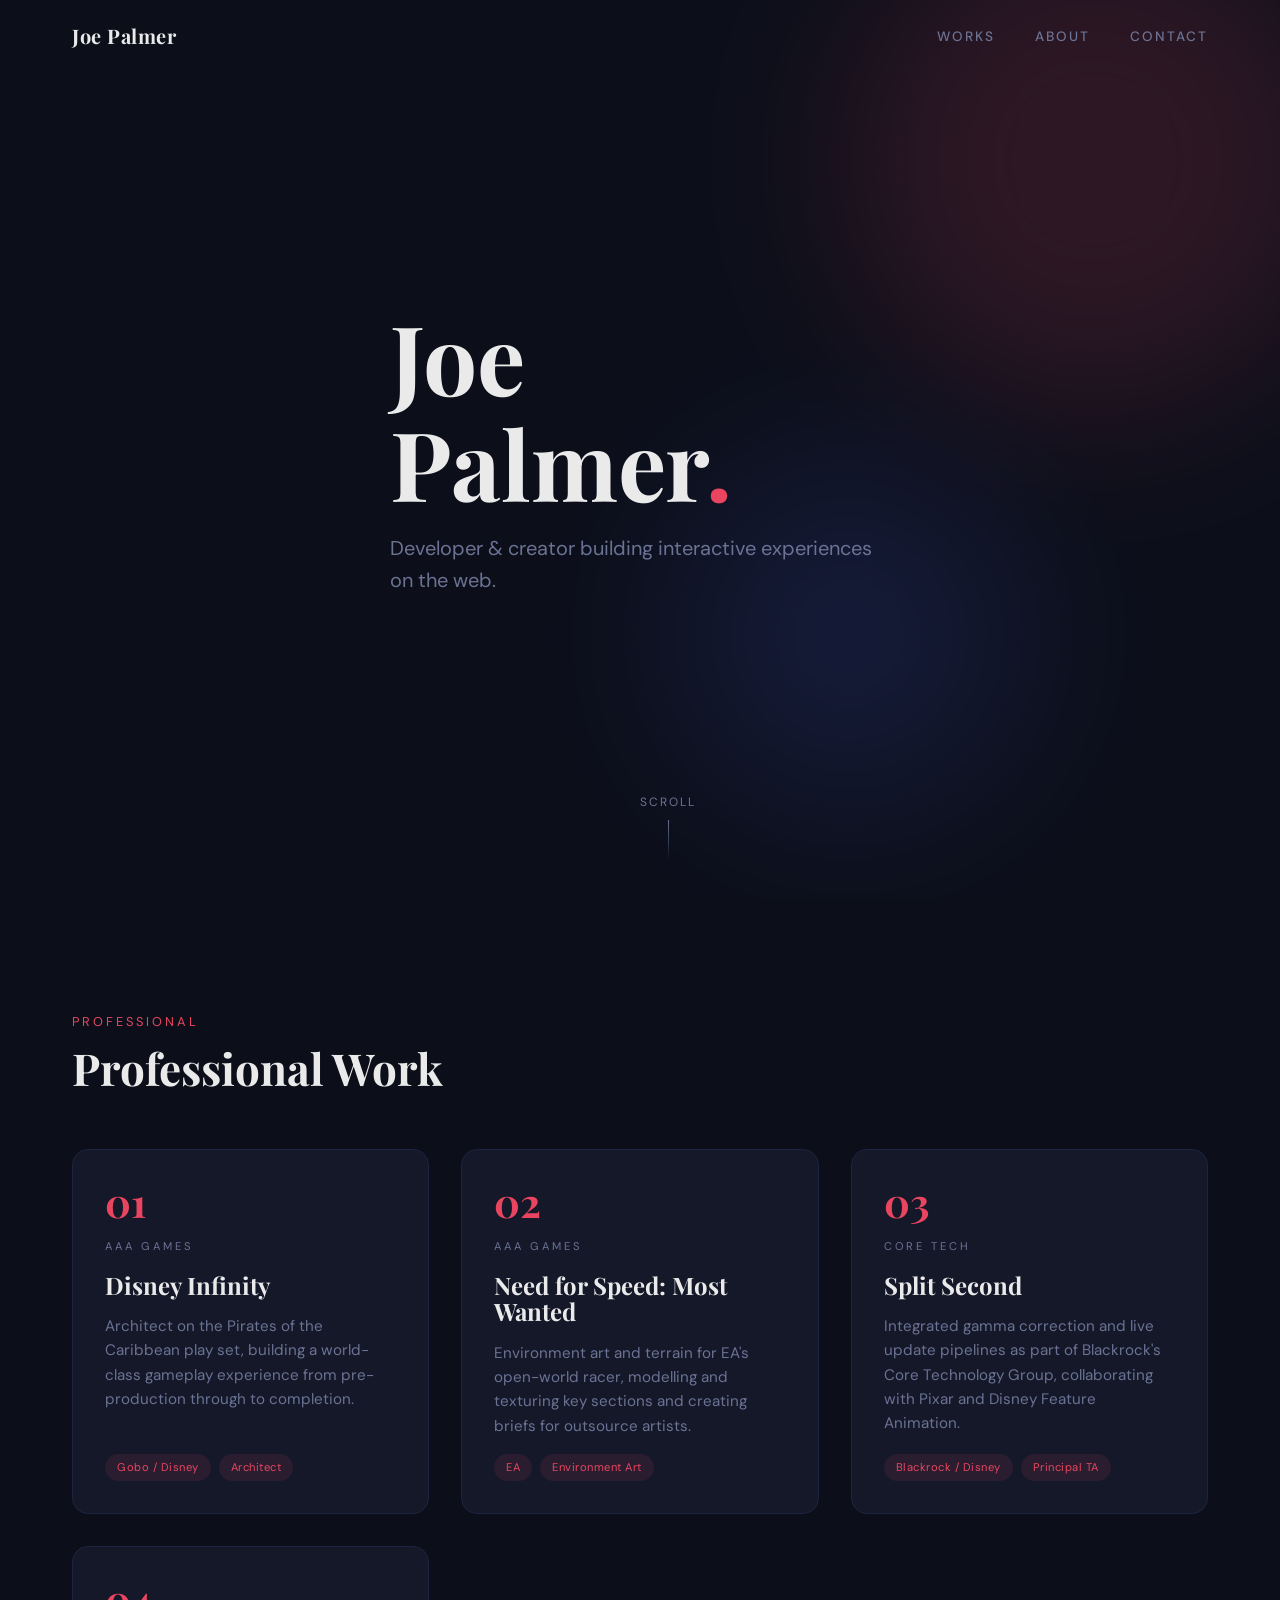
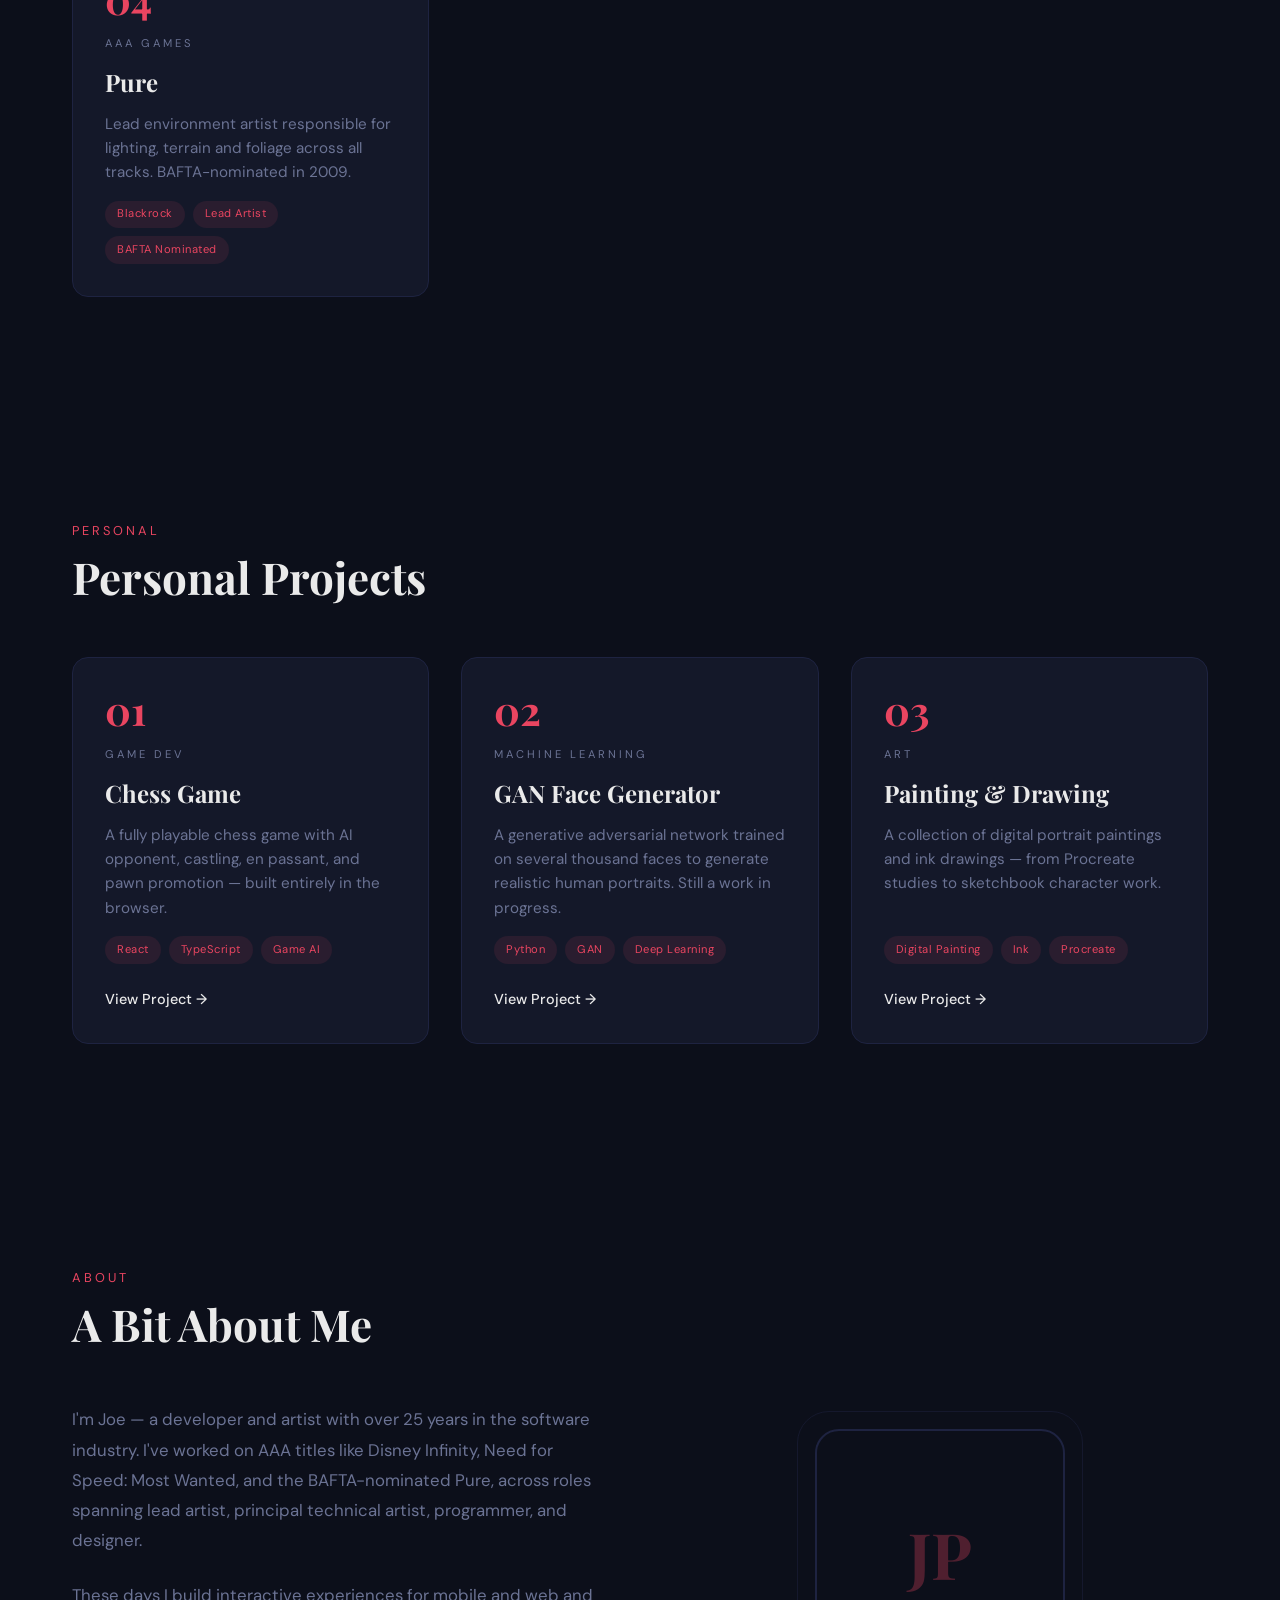
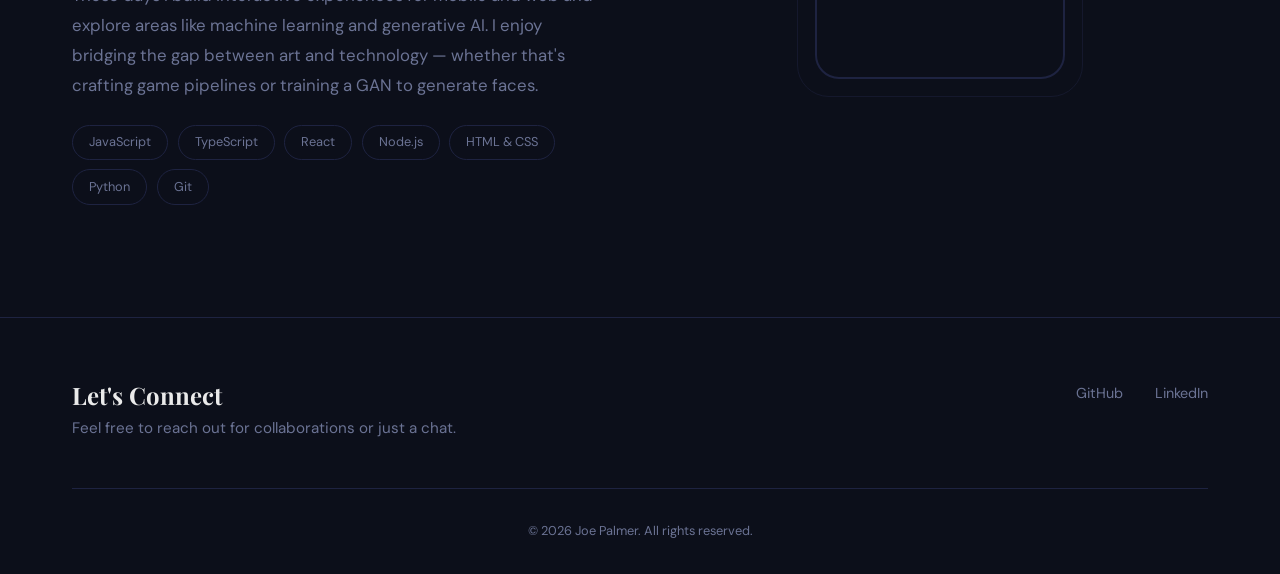
==== index.html @ e94b1da5 "Add smooth scroll-reveal transitions and polish effects Introduce viewport-triggered animations usin" ====
<!DOCTYPE html>
<html lang="en">
<head>
    <meta charset="UTF-8">
    <meta name="viewport" content="width=device-width, initial-scale=1.0">
    <title>Joe Palmer — Portfolio</title>
    <link rel="preconnect" href="https://fonts.googleapis.com">
    <link rel="preconnect" href="https://fonts.gstatic.com" crossorigin>
    <link href="https://fonts.googleapis.com/css2?family=DM+Sans:wght@400;500;700&family=Playfair+Display:wght@700&display=swap" rel="stylesheet">
    <link rel="stylesheet" href="css/style.css">
    <noscript><style>body{opacity:1!important}.reveal{opacity:1!important;transform:none!important}.skill-pill{opacity:1!important;transform:none!important}</style></noscript>
</head>
<body>

<!-- Navigation -->
<nav class="nav" id="nav">
    <div class="container">
        <a href="#" class="nav-logo">Joe Palmer</a>
        <button class="nav-toggle" id="navToggle" aria-label="Toggle navigation">
            <span></span><span></span><span></span>
        </button>
        <ul class="nav-links" id="navLinks">
            <li><a href="#works">Works</a></li>
            <li><a href="#about">About</a></li>
            <li><a href="#contact">Contact</a></li>
        </ul>
    </div>
</nav>

<!-- Hero -->
<section class="hero">
    <div class="hero-bg">
        <div class="shape shape-1"></div>
        <div class="shape shape-2"></div>
    </div>
    <div class="container hero-content">
        <h1 class="fade-up">Joe<br>Palmer<span class="accent">.</span></h1>
        <p class="hero-tagline fade-up fade-up-delay-1">Developer &amp; creator building interactive experiences on the web.</p>
    </div>
    <div class="scroll-indicator fade-up fade-up-delay-3">
        scroll
        <span></span>
    </div>
</section>

<!-- Professional Work -->
<section class="section" id="works">
    <div class="container">
        <div class="section-header reveal">
            <p class="section-label">Professional</p>
            <h2 class="section-title">Professional Work</h2>
        </div>
        <div class="projects-grid">
            <!-- Card 1: Disney Infinity -->
            <div class="project-card reveal">
                <span class="card-number">01</span>
                <span class="card-category">AAA Games</span>
                <h3 class="card-title">Disney Infinity</h3>
                <p class="card-desc">Architect on the Pirates of the Caribbean play set, building a world-class gameplay experience from pre-production through to completion.</p>
                <div class="card-tags">
                    <span class="tag">Gobo / Disney</span>
                    <span class="tag">Architect</span>
                </div>
            </div>

            <!-- Card 2: Need for Speed: Most Wanted -->
            <div class="project-card reveal">
                <span class="card-number">02</span>
                <span class="card-category">AAA Games</span>
                <h3 class="card-title">Need for Speed: Most Wanted</h3>
                <p class="card-desc">Environment art and terrain for EA's open-world racer, modelling and texturing key sections and creating briefs for outsource artists.</p>
                <div class="card-tags">
                    <span class="tag">EA</span>
                    <span class="tag">Environment Art</span>
                </div>
            </div>

            <!-- Card 3: Split Second -->
            <div class="project-card reveal">
                <span class="card-number">03</span>
                <span class="card-category">Core Tech</span>
                <h3 class="card-title">Split Second</h3>
                <p class="card-desc">Integrated gamma correction and live update pipelines as part of Blackrock's Core Technology Group, collaborating with Pixar and Disney Feature Animation.</p>
                <div class="card-tags">
                    <span class="tag">Blackrock / Disney</span>
                    <span class="tag">Principal TA</span>
                </div>
            </div>

            <!-- Card 4: Pure -->
            <div class="project-card reveal">
                <span class="card-number">04</span>
                <span class="card-category">AAA Games</span>
                <h3 class="card-title">Pure</h3>
                <p class="card-desc">Lead environment artist responsible for lighting, terrain and foliage across all tracks. BAFTA-nominated in 2009.</p>
                <div class="card-tags">
                    <span class="tag">Blackrock</span>
                    <span class="tag">Lead Artist</span>
                    <span class="tag">BAFTA Nominated</span>
                </div>
            </div>
        </div>
    </div>
</section>

<!-- Personal Projects -->
<section class="section" id="personal">
    <div class="container">
        <div class="section-header reveal">
            <p class="section-label">Personal</p>
            <h2 class="section-title">Personal Projects</h2>
        </div>
        <div class="projects-grid">
            <!-- Card 1: Chess -->
            <a href="projects/chess.html" class="project-card reveal">
                <span class="card-number">01</span>
                <span class="card-category">Game Dev</span>
                <h3 class="card-title">Chess Game</h3>
                <p class="card-desc">A fully playable chess game with AI opponent, castling, en passant, and pawn promotion — built entirely in the browser.</p>
                <div class="card-tags">
                    <span class="tag">React</span>
                    <span class="tag">TypeScript</span>
                    <span class="tag">Game AI</span>
                </div>
                <span class="card-link">View Project &rarr;</span>
            </a>

            <!-- Card 2: GAN Face Generator -->
            <a href="projects/gan.html" class="project-card reveal">
                <span class="card-number">02</span>
                <span class="card-category">Machine Learning</span>
                <h3 class="card-title">GAN Face Generator</h3>
                <p class="card-desc">A generative adversarial network trained on several thousand faces to generate realistic human portraits. Still a work in progress.</p>
                <div class="card-tags">
                    <span class="tag">Python</span>
                    <span class="tag">GAN</span>
                    <span class="tag">Deep Learning</span>
                </div>
                <span class="card-link">View Project &rarr;</span>
            </a>

            <!-- Card 3: Painting & Drawing -->
            <a href="projects/art.html" class="project-card reveal">
                <span class="card-number">03</span>
                <span class="card-category">Art</span>
                <h3 class="card-title">Painting &amp; Drawing</h3>
                <p class="card-desc">A collection of digital portrait paintings and ink drawings — from Procreate studies to sketchbook character work.</p>
                <div class="card-tags">
                    <span class="tag">Digital Painting</span>
                    <span class="tag">Ink</span>
                    <span class="tag">Procreate</span>
                </div>
                <span class="card-link">View Project &rarr;</span>
            </a>
        </div>
    </div>
</section>

<!-- About -->
<section class="section" id="about">
    <div class="container">
        <div class="section-header reveal">
            <p class="section-label">About</p>
            <h2 class="section-title">A Bit About Me</h2>
        </div>
        <div class="about-grid">
            <div class="about-text reveal">
                <p>I'm Joe — a developer and artist with over 25 years in the software industry. I've worked on AAA titles like Disney Infinity, Need for Speed: Most Wanted, and the BAFTA-nominated Pure, across roles spanning lead artist, principal technical artist, programmer, and designer.</p>
                <p>These days I build interactive experiences for mobile and web and explore areas like machine learning and generative AI. I enjoy bridging the gap between art and technology — whether that's crafting game pipelines or training a GAN to generate faces.</p>
                <div class="skills-list">
                    <span class="skill-pill">JavaScript</span>
                    <span class="skill-pill">TypeScript</span>
                    <span class="skill-pill">React</span>
                    <span class="skill-pill">Node.js</span>
                    <span class="skill-pill">HTML &amp; CSS</span>
                    <span class="skill-pill">Python</span>
                    <span class="skill-pill">Git</span>
                </div>
            </div>
            <div class="about-decoration reveal">
                <div class="decoration-box">
                    <span class="initials">JP</span>
                </div>
            </div>
        </div>
    </div>
</section>

<!-- Footer / Contact -->
<footer class="footer" id="contact">
    <div class="container">
        <div class="footer-content reveal">
            <div>
                <h3 class="footer-title">Let's Connect</h3>
                <p class="footer-subtitle">Feel free to reach out for collaborations or just a chat.</p>
            </div>
            <div class="footer-links">
                <a href="https://github.com/SephPalmer" target="_blank" rel="noopener">GitHub</a>
                <a href="https://linkedin.com/in/" target="_blank" rel="noopener">LinkedIn</a>
            </div>
        </div>
        <div class="footer-bottom">
            &copy; 2026 Joe Palmer. All rights reserved.
        </div>
    </div>
</footer>

<script>
    // Page entrance fade
    document.addEventListener('DOMContentLoaded', () => {
        document.body.classList.add('loaded');
    });

    // Nav scroll effect
    const nav = document.getElementById('nav');
    window.addEventListener('scroll', () => {
        nav.classList.toggle('scrolled', window.scrollY > 50);
    });

    // Mobile nav toggle
    const toggle = document.getElementById('navToggle');
    const links = document.getElementById('navLinks');
    toggle.addEventListener('click', () => {
        links.classList.toggle('open');
    });

    // Close mobile nav on link click
    links.querySelectorAll('a').forEach(link => {
        link.addEventListener('click', () => {
            links.classList.remove('open');
        });
    });

    // Scroll reveal
    const revealEls = document.querySelectorAll('.reveal');
    const revealObserver = new IntersectionObserver((entries) => {
        entries.forEach(entry => {
            if (entry.isIntersecting) {
                entry.target.classList.add('revealed');
                revealObserver.unobserve(entry.target);
            }
        });
    }, {
        threshold: 0.15,
        rootMargin: '0px 0px -50px 0px'
    });
    revealEls.forEach(el => revealObserver.observe(el));

    // Staggered skill pills
    const skillsContainer = document.querySelector('.skills-list');
    if (skillsContainer) {
        const pillObserver = new IntersectionObserver((entries) => {
            entries.forEach(entry => {
                if (entry.isIntersecting) {
                    const pills = entry.target.querySelectorAll('.skill-pill');
                    pills.forEach((pill, i) => {
                        setTimeout(() => pill.classList.add('revealed'), i * 80);
                    });
                    pillObserver.unobserve(entry.target);
                }
            });
        }, { threshold: 0.3 });
        pillObserver.observe(skillsContainer);
    }
</script>

</body>
</html>
---- css/style.css ----
/* =============================================
   Design System & Variables
   ============================================= */
:root {
    --bg: #0c0f1a;
    --surface: #141829;
    --surface-hover: #1c2240;
    --accent: #e94560;
    --text: #eaeaea;
    --text-secondary: #6b7394;
    --border: #1e2341;
    --max-width: 1200px;
}

/* =============================================
   Reset & Base
   ============================================= */
*, *::before, *::after {
    margin: 0;
    padding: 0;
    box-sizing: border-box;
}

html {
    scroll-behavior: smooth;
}

body {
    font-family: 'DM Sans', sans-serif;
    background-color: var(--bg);
    color: var(--text);
    line-height: 1.6;
    -webkit-font-smoothing: antialiased;
    opacity: 0;
    transition: opacity 0.6s ease;
}

body.loaded {
    opacity: 1;
}

a {
    color: inherit;
    text-decoration: none;
}

img {
    max-width: 100%;
}

.container {
    max-width: var(--max-width);
    margin: 0 auto;
    padding: 0 2rem;
}

/* =============================================
   Typography
   ============================================= */
h1, h2, h3 {
    font-family: 'Playfair Display', serif;
    font-weight: 700;
    line-height: 1.1;
}

/* =============================================
   Navigation
   ============================================= */
.nav {
    position: fixed;
    top: 0;
    left: 0;
    right: 0;
    z-index: 100;
    padding: 1.25rem 0;
    transition: background-color 0.3s ease, backdrop-filter 0.3s ease;
}

.nav.scrolled {
    background-color: rgba(12, 15, 26, 0.85);
    backdrop-filter: blur(12px);
    -webkit-backdrop-filter: blur(12px);
    border-bottom: 1px solid var(--border);
}

.nav .container {
    display: flex;
    justify-content: space-between;
    align-items: center;
}

.nav-logo {
    font-family: 'Playfair Display', serif;
    font-size: 1.25rem;
    font-weight: 700;
    letter-spacing: 0.5px;
}

.nav-links {
    display: flex;
    gap: 2.5rem;
    list-style: none;
}

.nav-links a {
    font-size: 0.85rem;
    font-weight: 500;
    letter-spacing: 2px;
    text-transform: uppercase;
    color: var(--text-secondary);
    transition: color 0.3s ease;
    position: relative;
}

.nav-links a::after {
    content: '';
    position: absolute;
    bottom: -4px;
    left: 0;
    width: 100%;
    height: 1px;
    background: var(--accent);
    transform: scaleX(0);
    transform-origin: left;
    transition: transform 0.3s cubic-bezier(0.16, 1, 0.3, 1);
}

.nav-links a:hover {
    color: var(--text);
}

.nav-links a:hover::after {
    transform: scaleX(1);
}

/* =============================================
   Hero Section
   ============================================= */
.hero {
    min-height: 100vh;
    display: flex;
    align-items: center;
    position: relative;
    overflow: hidden;
}

.hero-content {
    position: relative;
    z-index: 2;
}

.hero h1 {
    font-size: clamp(3rem, 8vw, 6rem);
    color: var(--text);
    margin-bottom: 1rem;
}

.hero h1 .accent {
    color: var(--accent);
}

.hero-tagline {
    font-size: clamp(1rem, 2vw, 1.25rem);
    color: var(--text-secondary);
    max-width: 500px;
}

.hero-bg {
    position: absolute;
    top: 0;
    left: 0;
    right: 0;
    bottom: 0;
    z-index: 1;
    overflow: hidden;
}

.hero-bg .shape {
    position: absolute;
    border-radius: 50%;
    filter: blur(80px);
    opacity: 0.15;
    animation: float 8s ease-in-out infinite;
}

.hero-bg .shape-1 {
    width: 500px;
    height: 500px;
    background: var(--accent);
    top: -10%;
    right: -5%;
}

.hero-bg .shape-2 {
    width: 350px;
    height: 350px;
    background: #4a5cdb;
    bottom: 10%;
    right: 20%;
    animation-delay: -4s;
}

@keyframes float {
    0%, 100% { transform: translateY(0); }
    50% { transform: translateY(-30px); }
}

.scroll-indicator {
    position: absolute;
    bottom: 2.5rem;
    left: 50%;
    transform: translateX(-50%);
    z-index: 2;
    display: flex;
    flex-direction: column;
    align-items: center;
    gap: 0.5rem;
    color: var(--text-secondary);
    font-size: 0.75rem;
    letter-spacing: 2px;
    text-transform: uppercase;
    animation: pulse 2s ease-in-out infinite;
}

.scroll-indicator span {
    display: block;
    width: 1px;
    height: 40px;
    background: linear-gradient(to bottom, var(--text-secondary), transparent);
}

@keyframes pulse {
    0%, 100% { opacity: 1; }
    50% { opacity: 0.4; }
}

/* =============================================
   Section Shared
   ============================================= */
.section {
    padding: 7rem 0;
}

.section-header {
    margin-bottom: 3.5rem;
}

.section-label {
    font-size: 0.8rem;
    letter-spacing: 3px;
    text-transform: uppercase;
    color: var(--accent);
    margin-bottom: 0.75rem;
}

.section-title {
    font-size: clamp(2rem, 4vw, 2.75rem);
}

/* =============================================
   Projects Grid
   ============================================= */
.projects-grid {
    display: grid;
    grid-template-columns: repeat(3, 1fr);
    gap: 2rem;
}

.project-card {
    background: var(--surface);
    border: 1px solid var(--border);
    border-radius: 16px;
    padding: 2rem;
    display: flex;
    flex-direction: column;
    gap: 1rem;
    transition: transform 0.35s ease, box-shadow 0.35s ease, background-color 0.35s ease;
}

.project-card:hover {
    transform: translateY(-6px);
    box-shadow: 0 20px 50px rgba(0, 0, 0, 0.4);
    background-color: var(--surface-hover);
}

@keyframes fadeInUp {
    from {
        opacity: 0;
        transform: translateY(30px);
    }
    to {
        opacity: 1;
        transform: translateY(0);
    }
}

/* =============================================
   Scroll Reveal System
   ============================================= */
.reveal {
    opacity: 0;
    transform: translateY(30px);
    transition: opacity 0.8s cubic-bezier(0.16, 1, 0.3, 1),
                transform 0.8s cubic-bezier(0.16, 1, 0.3, 1);
}

.reveal.revealed {
    opacity: 1;
    transform: translateY(0);
}

.projects-grid .reveal:nth-child(1) { transition-delay: 0s; }
.projects-grid .reveal:nth-child(2) { transition-delay: 0.1s; }
.projects-grid .reveal:nth-child(3) { transition-delay: 0.15s; }
.projects-grid .reveal:nth-child(4) { transition-delay: 0.2s; }

.card-number {
    font-family: 'Playfair Display', serif;
    font-size: 2.5rem;
    font-weight: 700;
    color: var(--accent);
    line-height: 1;
}

.card-category {
    font-size: 0.7rem;
    letter-spacing: 3px;
    text-transform: uppercase;
    color: var(--text-secondary);
}

.card-title {
    font-size: 1.5rem;
    font-family: 'Playfair Display', serif;
}

.card-desc {
    font-size: 0.95rem;
    color: var(--text-secondary);
    line-height: 1.6;
}

.card-tags {
    display: flex;
    flex-wrap: wrap;
    gap: 0.5rem;
    margin-top: auto;
}

.tag {
    font-size: 0.7rem;
    padding: 0.3rem 0.75rem;
    border-radius: 100px;
    background: rgba(233, 69, 96, 0.1);
    color: var(--accent);
    letter-spacing: 0.5px;
}

.card-link {
    display: inline-flex;
    align-items: center;
    gap: 0.5rem;
    font-size: 0.9rem;
    font-weight: 500;
    color: var(--text);
    margin-top: 0.5rem;
    transition: color 0.3s ease, gap 0.3s ease;
}

.card-link:hover {
    color: var(--accent);
    gap: 0.75rem;
}

/* =============================================
   About Section
   ============================================= */
.about-grid {
    display: grid;
    grid-template-columns: 1fr 1fr;
    gap: 4rem;
    align-items: start;
}

.about-text p {
    color: var(--text-secondary);
    font-size: 1.05rem;
    line-height: 1.8;
    margin-bottom: 1.5rem;
}

.skills-list {
    display: flex;
    flex-wrap: wrap;
    gap: 0.6rem;
}

.skill-pill {
    font-size: 0.8rem;
    padding: 0.4rem 1rem;
    border-radius: 100px;
    border: 1px solid var(--border);
    color: var(--text-secondary);
    opacity: 0;
    transform: translateY(10px);
    transition: opacity 0.4s ease, transform 0.4s ease,
                border-color 0.3s ease, color 0.3s ease;
}

.skill-pill.revealed {
    opacity: 1;
    transform: translateY(0);
}

.skill-pill:hover {
    border-color: var(--accent);
    color: var(--text);
}

.about-decoration {
    display: flex;
    justify-content: center;
    align-items: center;
    min-height: 300px;
}

.decoration-box {
    width: 250px;
    height: 250px;
    border: 2px solid var(--border);
    border-radius: 24px;
    position: relative;
    display: flex;
    justify-content: center;
    align-items: center;
    animation: subtleRotate 20s linear infinite;
}

@keyframes subtleRotate {
    from { transform: rotate(0deg); }
    to { transform: rotate(360deg); }
}

.decoration-box::before {
    content: '';
    position: absolute;
    inset: -20px;
    border: 1px solid var(--border);
    border-radius: 32px;
    opacity: 0.5;
}

.decoration-box .initials {
    font-family: 'Playfair Display', serif;
    font-size: 4rem;
    font-weight: 700;
    color: var(--accent);
    opacity: 0.3;
}

/* =============================================
   Footer / Contact
   ============================================= */
.footer {
    border-top: 1px solid var(--border);
    padding: 4rem 0 2rem;
}

.footer-content {
    display: flex;
    justify-content: space-between;
    align-items: start;
    margin-bottom: 3rem;
}

.footer-title {
    font-size: 1.5rem;
    font-family: 'Playfair Display', serif;
    margin-bottom: 0.5rem;
}

.footer-subtitle {
    color: var(--text-secondary);
    font-size: 0.95rem;
}

.footer-links {
    display: flex;
    gap: 2rem;
}

.footer-links a {
    color: var(--text-secondary);
    font-size: 0.9rem;
    transition: color 0.3s ease;
}

.footer-links a:hover {
    color: var(--accent);
}

.footer-bottom {
    text-align: center;
    padding-top: 2rem;
    border-top: 1px solid var(--border);
    color: var(--text-secondary);
    font-size: 0.8rem;
}

/* =============================================
   Project Page
   ============================================= */
.project-hero {
    padding-top: 8rem;
    padding-bottom: 3rem;
}

.back-link {
    display: inline-flex;
    align-items: center;
    gap: 0.5rem;
    color: var(--text-secondary);
    font-size: 0.9rem;
    margin-bottom: 2rem;
    transition: color 0.3s ease;
}

.back-link:hover {
    color: var(--accent);
}

.project-hero h1 {
    font-size: clamp(2rem, 5vw, 3.5rem);
    margin-bottom: 1rem;
}

.project-hero p {
    font-size: 1.1rem;
    color: var(--text-secondary);
    max-width: 600px;
}

.project-embed {
    padding-bottom: 5rem;
}

/* =============================================
   Hero Fade-in Animation
   ============================================= */
.fade-up {
    opacity: 0;
    transform: translateY(20px);
    animation: fadeInUp 0.8s ease forwards;
}

.fade-up-delay-1 { animation-delay: 0.2s; }
.fade-up-delay-2 { animation-delay: 0.4s; }
.fade-up-delay-3 { animation-delay: 0.6s; }

/* =============================================
   Mobile Nav Toggle
   ============================================= */
.nav-toggle {
    display: none;
    background: none;
    border: none;
    cursor: pointer;
    padding: 0.5rem;
}

.nav-toggle span {
    display: block;
    width: 24px;
    height: 2px;
    background: var(--text);
    margin: 5px 0;
    transition: transform 0.3s ease, opacity 0.3s ease;
}

/* =============================================
   Reduced Motion
   ============================================= */
@media (prefers-reduced-motion: reduce) {
    .reveal {
        opacity: 1;
        transform: none;
        transition: none;
    }

    .skill-pill {
        opacity: 1;
        transform: none;
        transition: border-color 0.3s ease, color 0.3s ease;
    }

    .decoration-box {
        animation: none;
    }

    body {
        opacity: 1;
        transition: none;
    }
}

/* =============================================
   Responsive
   ============================================= */
@media (max-width: 1024px) {
    .projects-grid {
        grid-template-columns: repeat(2, 1fr);
    }

    .about-grid {
        grid-template-columns: 1fr;
        gap: 3rem;
    }

    .about-decoration {
        display: none;
    }
}

@media (max-width: 640px) {
    .projects-grid {
        grid-template-columns: 1fr;
    }

    .nav-links {
        display: none;
        position: absolute;
        top: 100%;
        left: 0;
        right: 0;
        flex-direction: column;
        background: rgba(12, 15, 26, 0.95);
        backdrop-filter: blur(12px);
        padding: 1.5rem 2rem;
        gap: 1.5rem;
        border-bottom: 1px solid var(--border);
    }

    .nav-links.open {
        display: flex;
    }

    .nav-toggle {
        display: block;
    }

    .footer-content {
        flex-direction: column;
        gap: 2rem;
    }

    .section {
        padding: 5rem 0;
    }

    .container {
        padding: 0 1.25rem;
    }
}
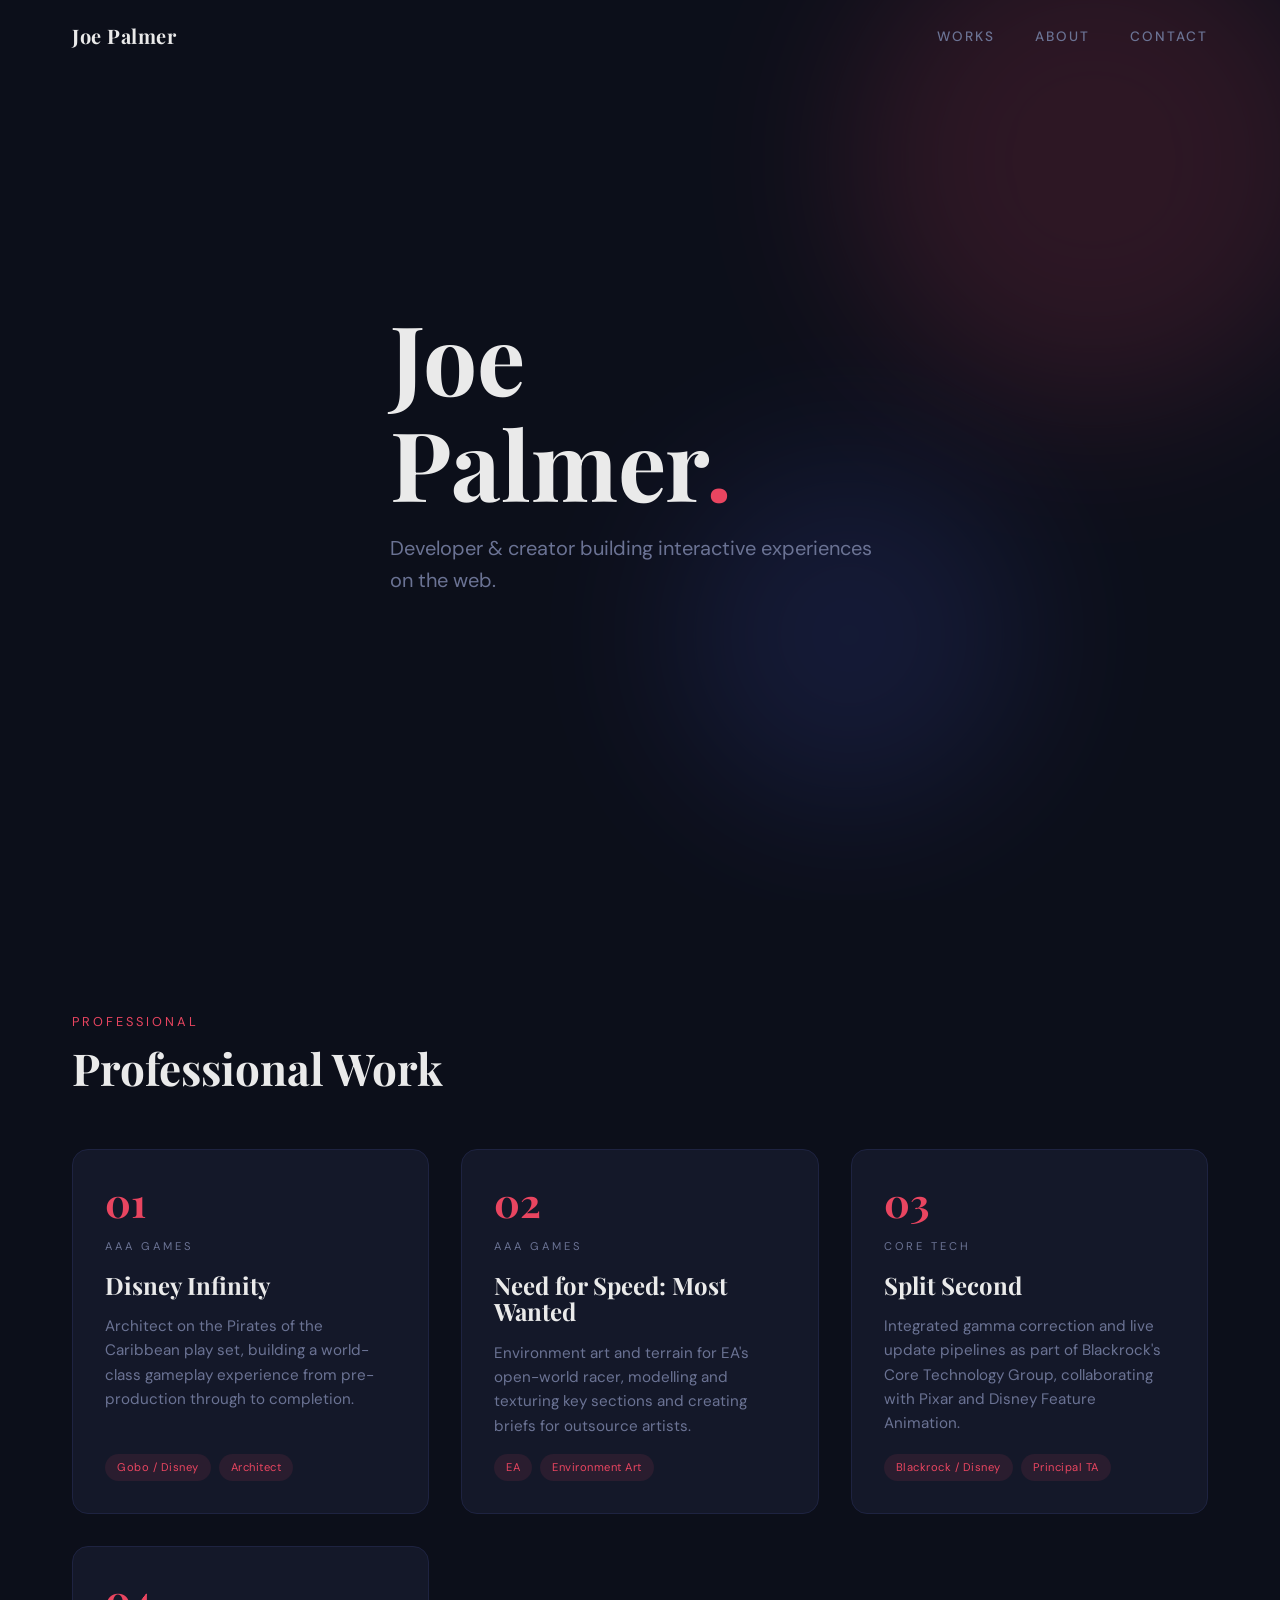
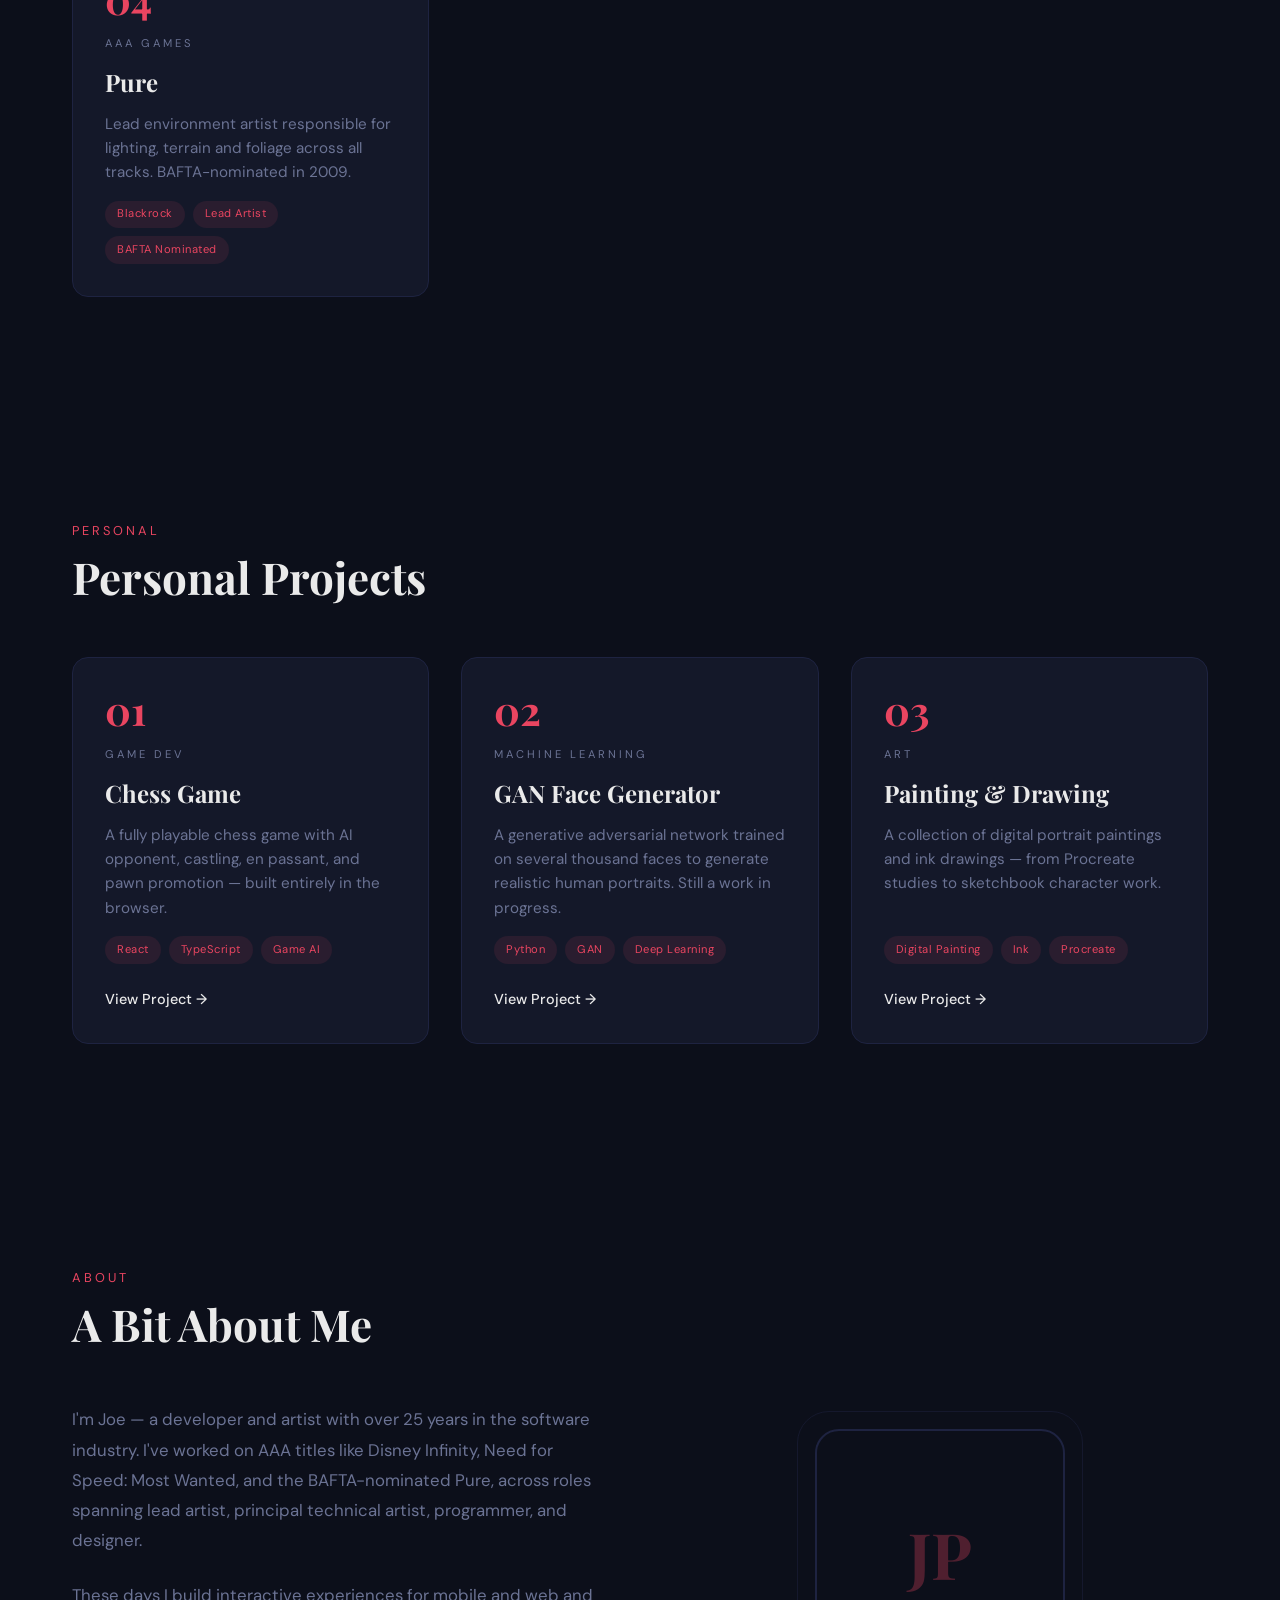
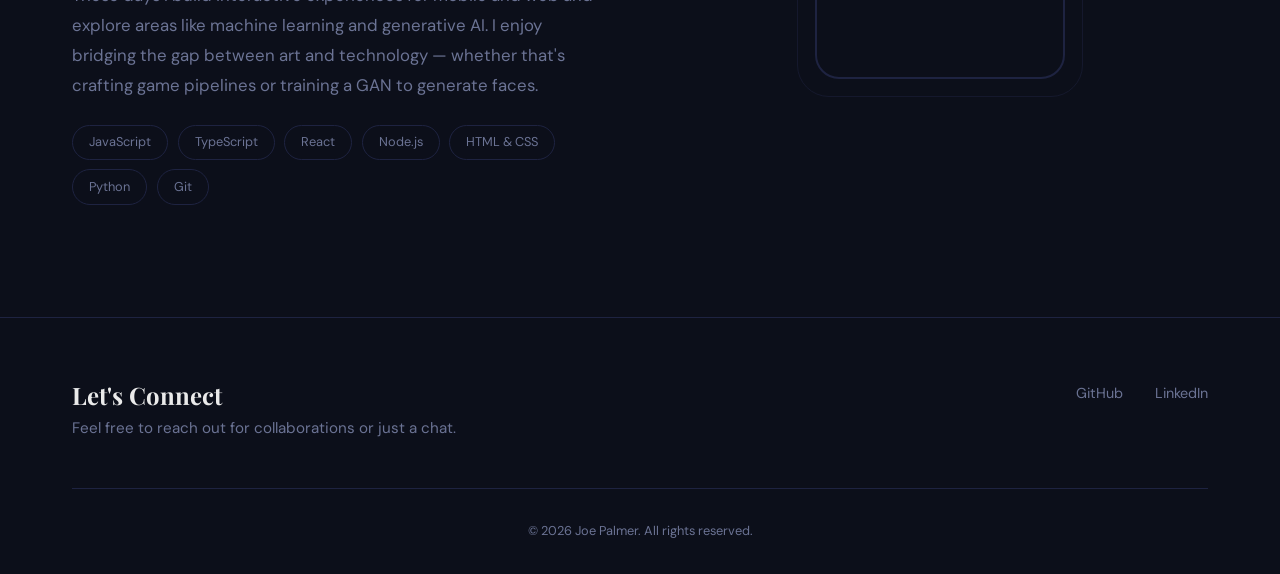
==== commit 74c8d1cb: "Fix scroll indicator fade-out by using inline styles The scroll indicator has both fadeInUp (with fo" ====
--- a/index.html
+++ b/index.html
@@ -211,10 +211,20 @@
         document.body.classList.add('loaded');
     });
 
-    // Nav scroll effect
+    // Nav scroll effect & scroll indicator fade
     const nav = document.getElementById('nav');
+    const scrollIndicator = document.querySelector('.scroll-indicator');
     window.addEventListener('scroll', () => {
         nav.classList.toggle('scrolled', window.scrollY > 50);
+        if (scrollIndicator && window.scrollY > 100 && !scrollIndicator.dataset.hidden) {
+            scrollIndicator.dataset.hidden = '1';
+            scrollIndicator.style.animation = 'none';
+            scrollIndicator.style.transition = 'opacity 0.6s ease';
+            // Force reflow so the transition starts from current opacity
+            scrollIndicator.offsetHeight;
+            scrollIndicator.style.opacity = '0';
+            scrollIndicator.style.pointerEvents = 'none';
+        }
     });
 
     // Mobile nav toggle
--- a/css/style.css
+++ b/css/style.css
@@ -220,6 +220,13 @@
     letter-spacing: 2px;
     text-transform: uppercase;
     animation: pulse 2s ease-in-out infinite;
+    transition: opacity 0.6s ease;
+}
+
+.scroll-indicator.hidden {
+    opacity: 0;
+    pointer-events: none;
+    animation: none;
 }
 
 .scroll-indicator span {
@@ -433,12 +440,6 @@
     display: flex;
     justify-content: center;
     align-items: center;
-    animation: subtleRotate 20s linear infinite;
-}
-
-@keyframes subtleRotate {
-    from { transform: rotate(0deg); }
-    to { transform: rotate(360deg); }
 }
 
 .decoration-box::before {
@@ -591,10 +592,6 @@
         opacity: 1;
         transform: none;
         transition: border-color 0.3s ease, color 0.3s ease;
-    }
-
-    .decoration-box {
-        animation: none;
     }
 
     body {
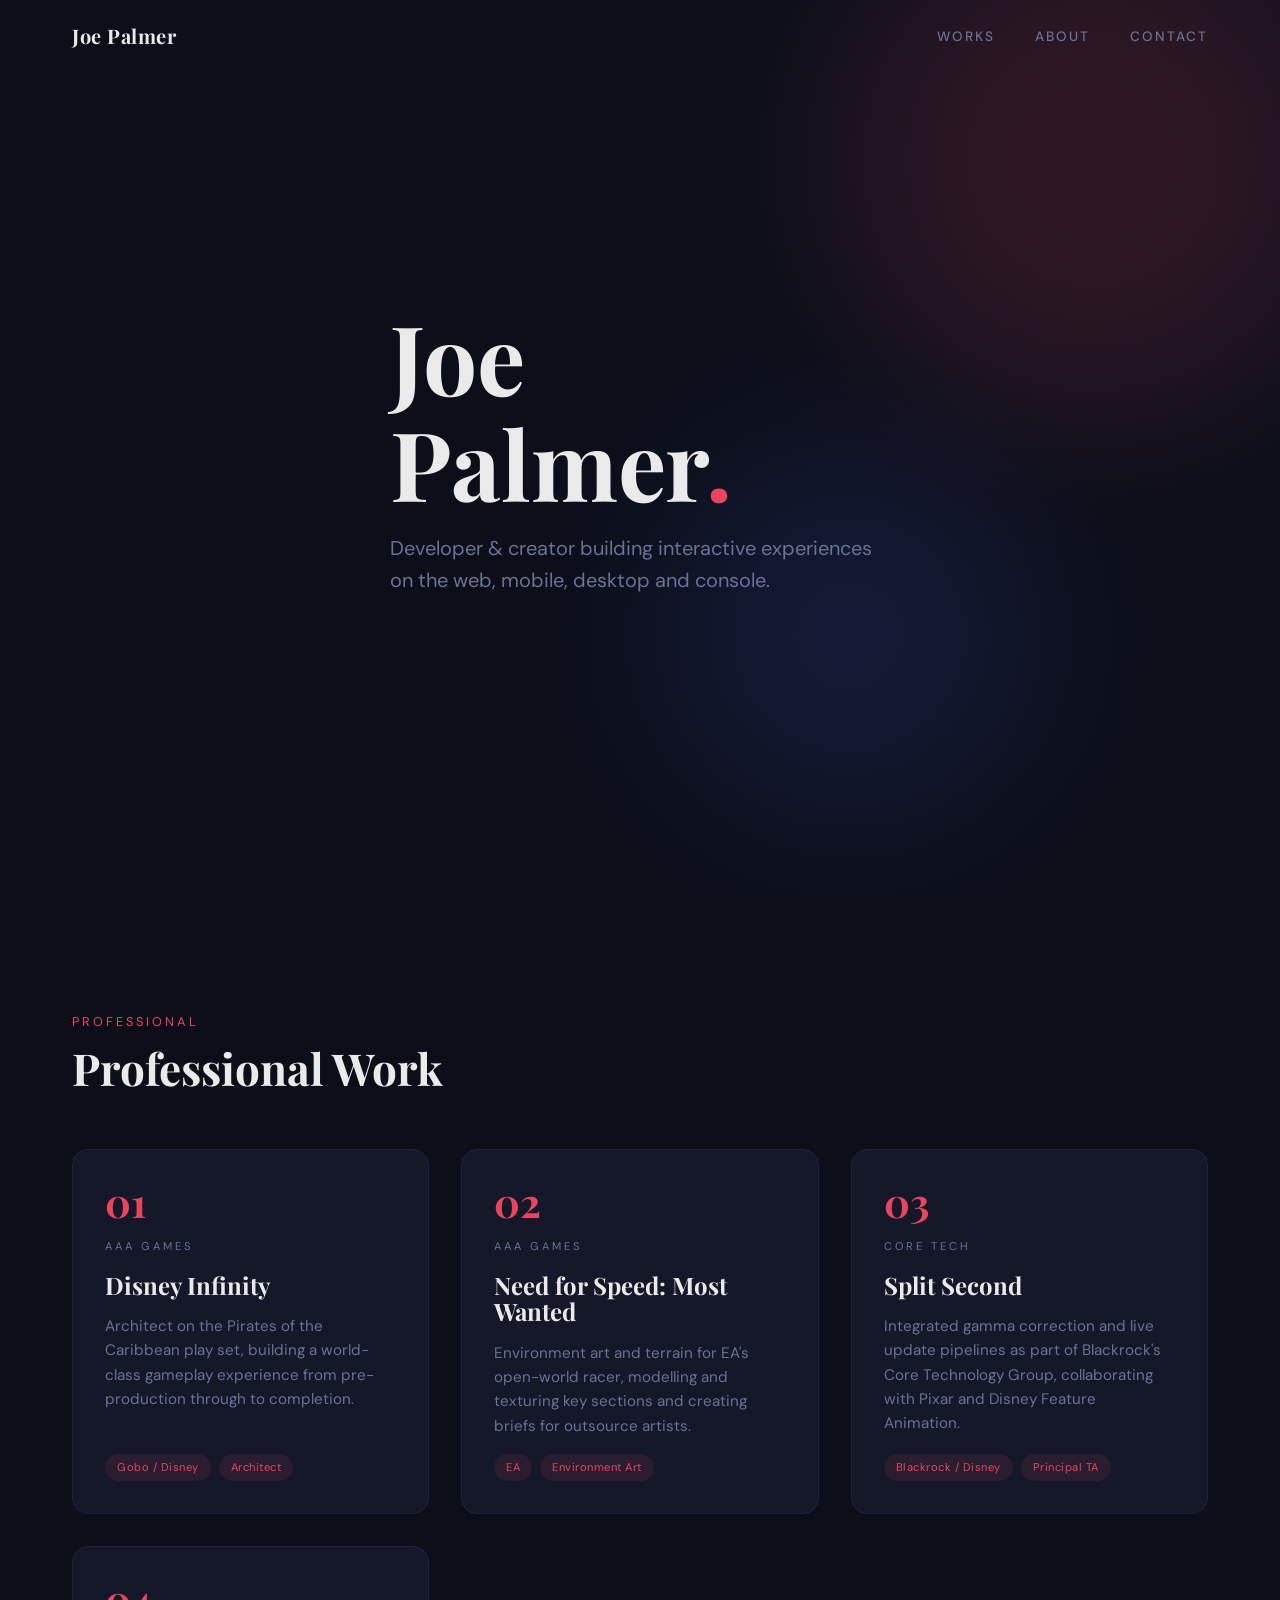
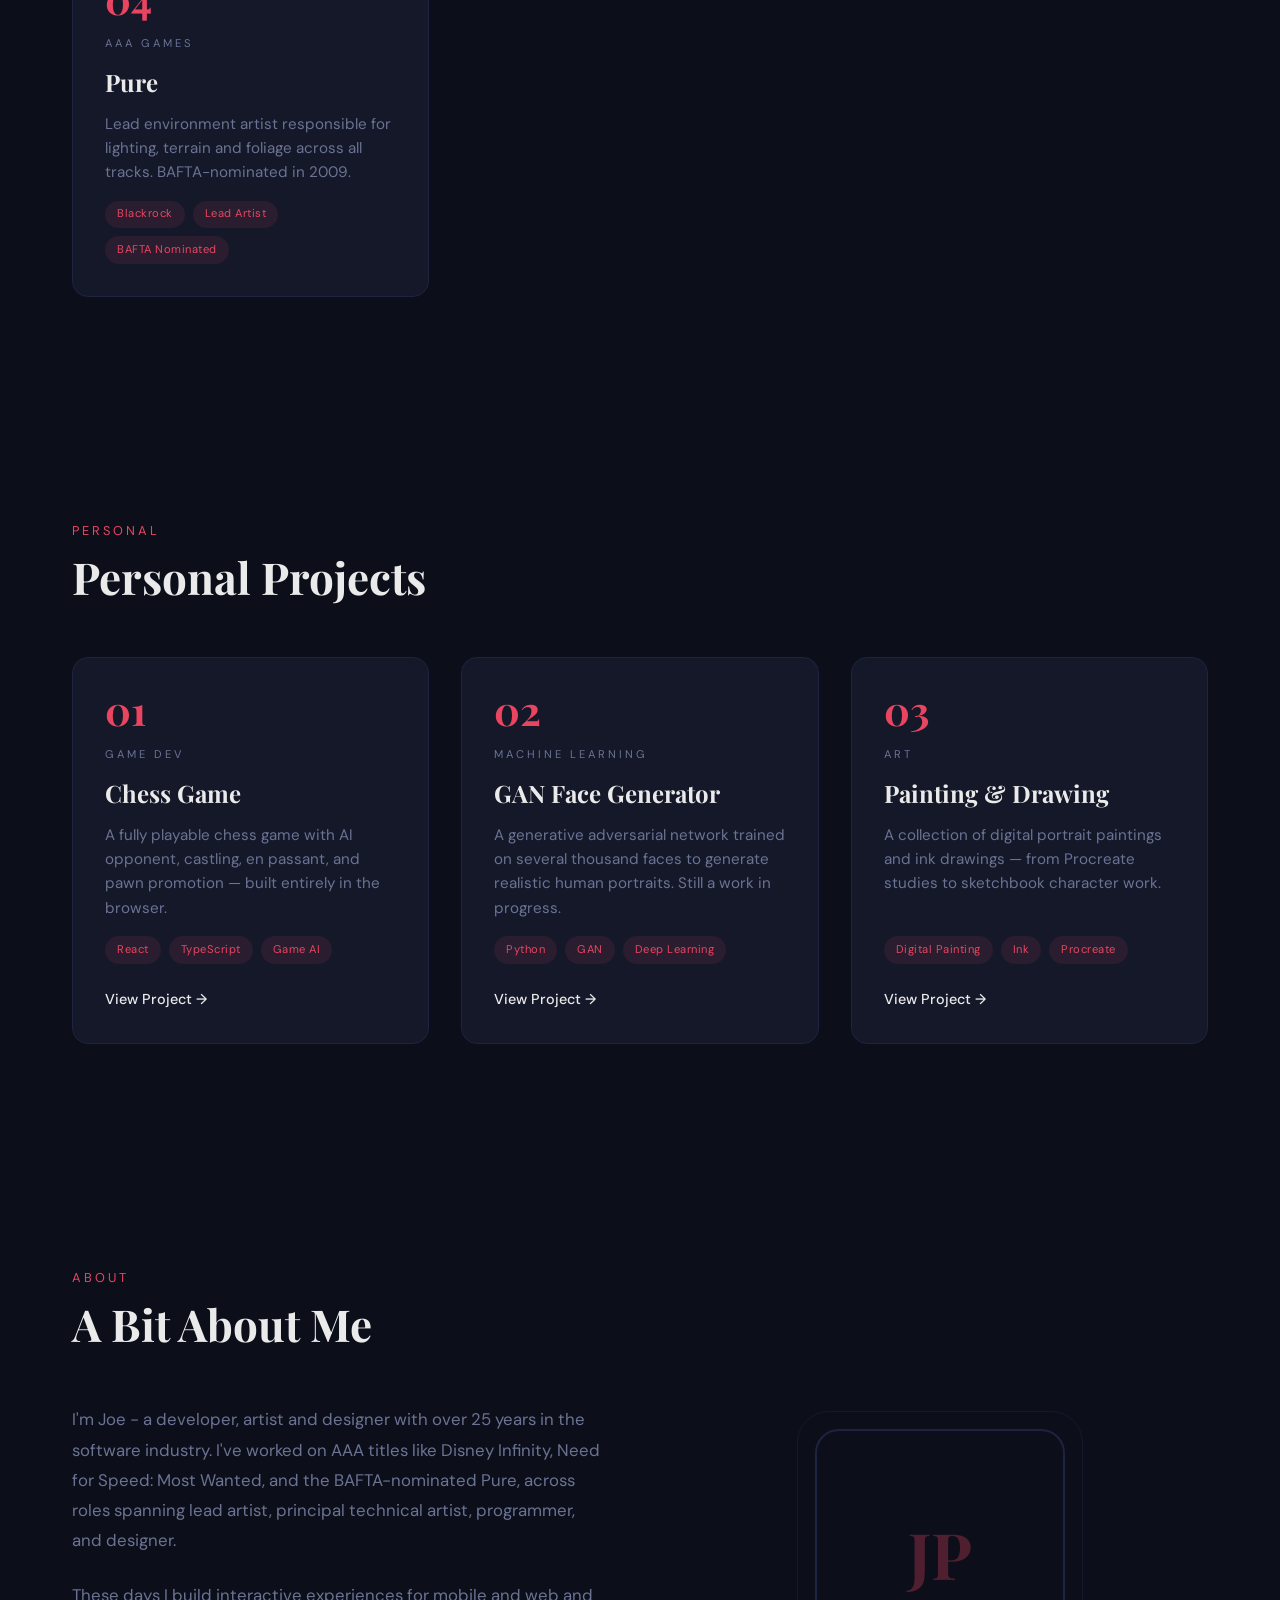
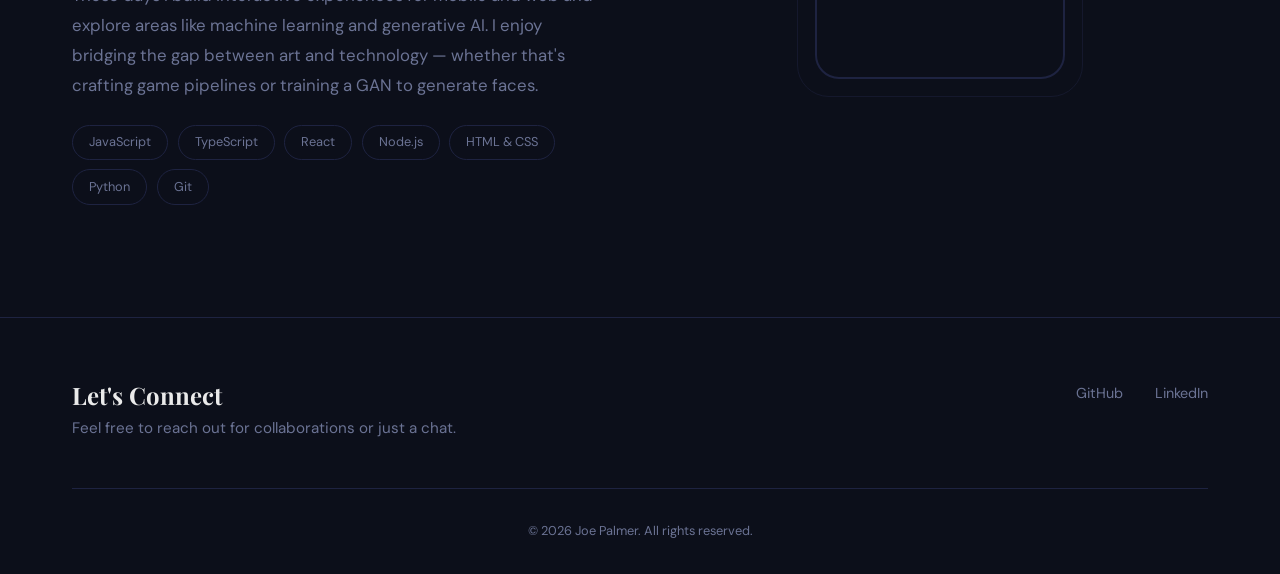
==== commit 07051526: "copy update" ====
--- a/index.html
+++ b/index.html
@@ -35,7 +35,7 @@
     </div>
     <div class="container hero-content">
         <h1 class="fade-up">Joe<br>Palmer<span class="accent">.</span></h1>
-        <p class="hero-tagline fade-up fade-up-delay-1">Developer &amp; creator building interactive experiences on the web.</p>
+        <p class="hero-tagline fade-up fade-up-delay-1">Developer &amp; creator building interactive experiences on the web, mobile, desktop and console.</p>
     </div>
     <div class="scroll-indicator fade-up fade-up-delay-3">
         scroll
@@ -165,7 +165,7 @@
         </div>
         <div class="about-grid">
             <div class="about-text reveal">
-                <p>I'm Joe — a developer and artist with over 25 years in the software industry. I've worked on AAA titles like Disney Infinity, Need for Speed: Most Wanted, and the BAFTA-nominated Pure, across roles spanning lead artist, principal technical artist, programmer, and designer.</p>
+                <p>I'm Joe - a developer, artist and designer with over 25 years in the software industry. I've worked on AAA titles like Disney Infinity, Need for Speed: Most Wanted, and the BAFTA-nominated Pure, across roles spanning lead artist, principal technical artist, programmer, and designer.</p>
                 <p>These days I build interactive experiences for mobile and web and explore areas like machine learning and generative AI. I enjoy bridging the gap between art and technology — whether that's crafting game pipelines or training a GAN to generate faces.</p>
                 <div class="skills-list">
                     <span class="skill-pill">JavaScript</span>
@@ -196,7 +196,7 @@
             </div>
             <div class="footer-links">
                 <a href="https://github.com/SephPalmer" target="_blank" rel="noopener">GitHub</a>
-                <a href="https://linkedin.com/in/" target="_blank" rel="noopener">LinkedIn</a>
+                <a href="https://uk.linkedin.com/in/joepalmerprofile" target="_blank" rel="noopener">LinkedIn</a>
             </div>
         </div>
         <div class="footer-bottom">
@@ -218,9 +218,12 @@
         nav.classList.toggle('scrolled', window.scrollY > 50);
         if (scrollIndicator && window.scrollY > 100 && !scrollIndicator.dataset.hidden) {
             scrollIndicator.dataset.hidden = '1';
+            // Capture current opacity before killing animations
+            var currentOpacity = getComputedStyle(scrollIndicator).opacity;
             scrollIndicator.style.animation = 'none';
+            scrollIndicator.style.opacity = currentOpacity;
             scrollIndicator.style.transition = 'opacity 0.6s ease';
-            // Force reflow so the transition starts from current opacity
+            // Force reflow so browser registers the starting opacity
             scrollIndicator.offsetHeight;
             scrollIndicator.style.opacity = '0';
             scrollIndicator.style.pointerEvents = 'none';
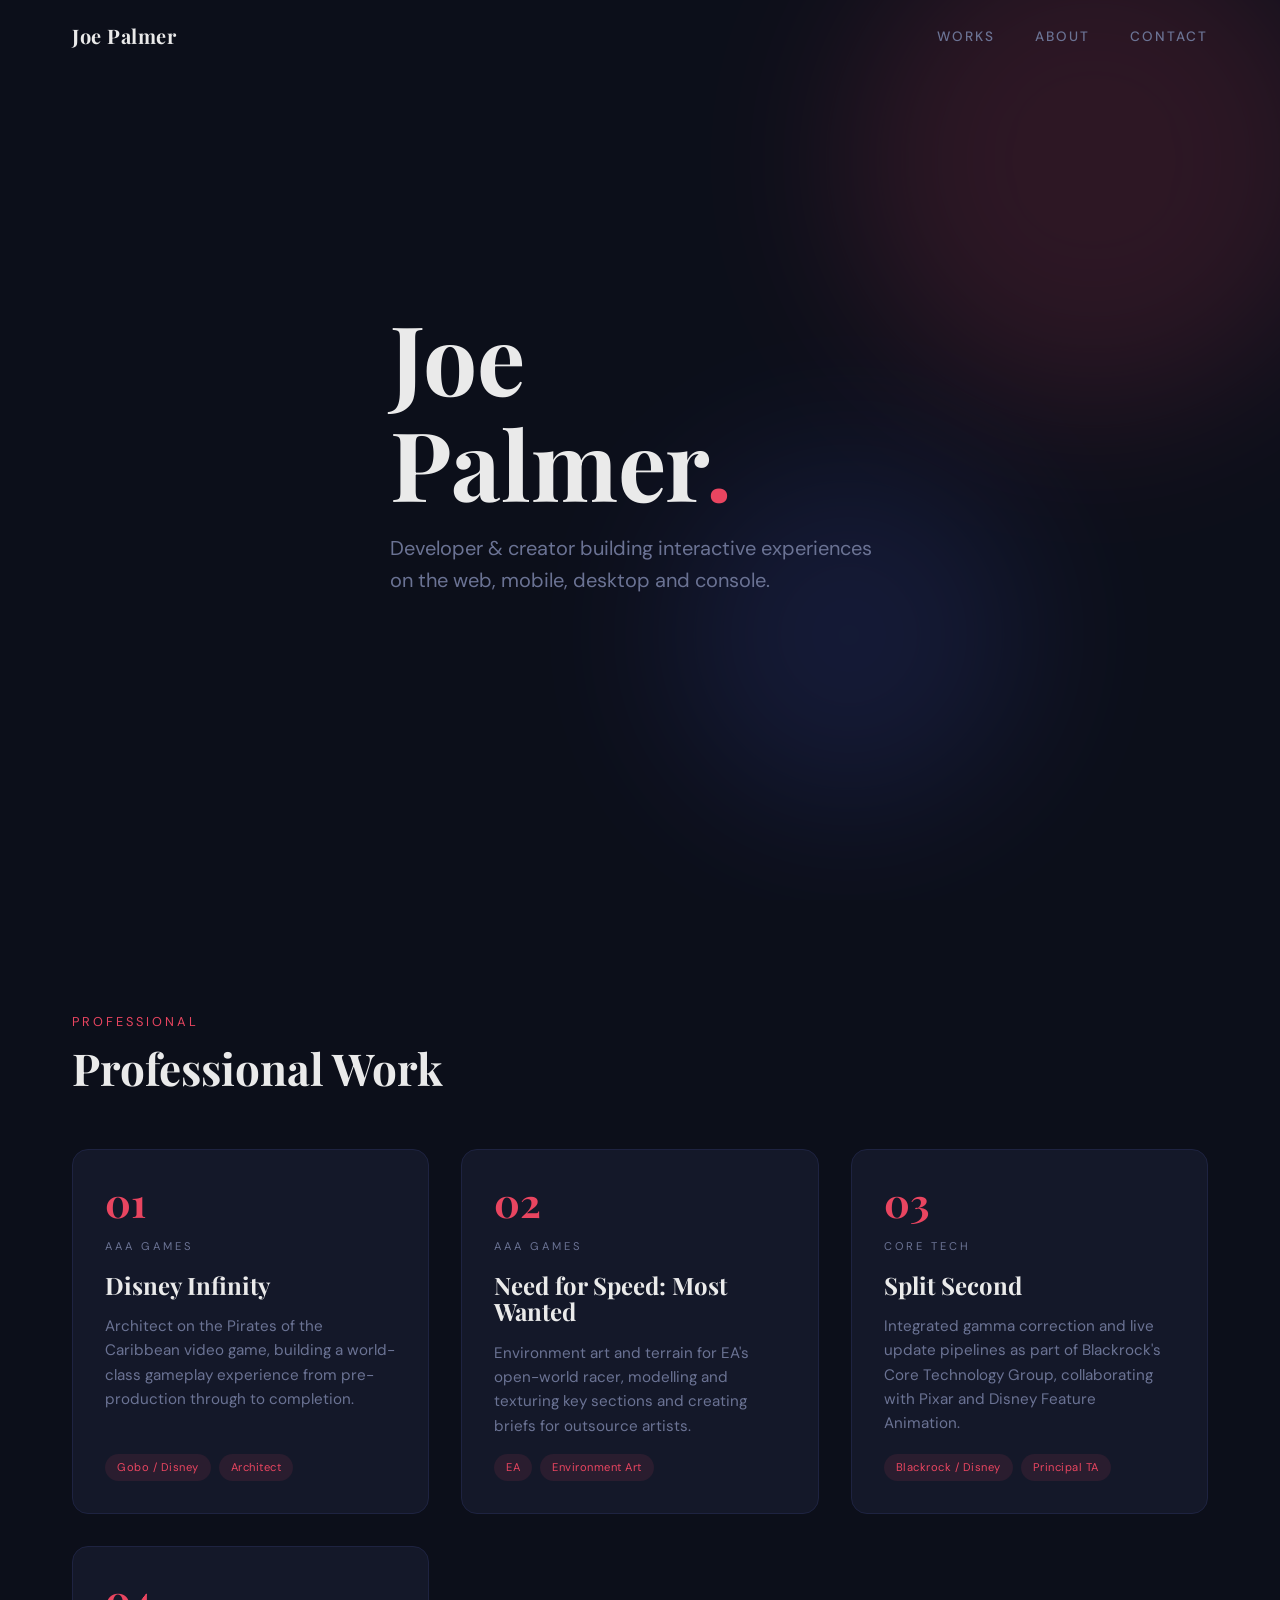
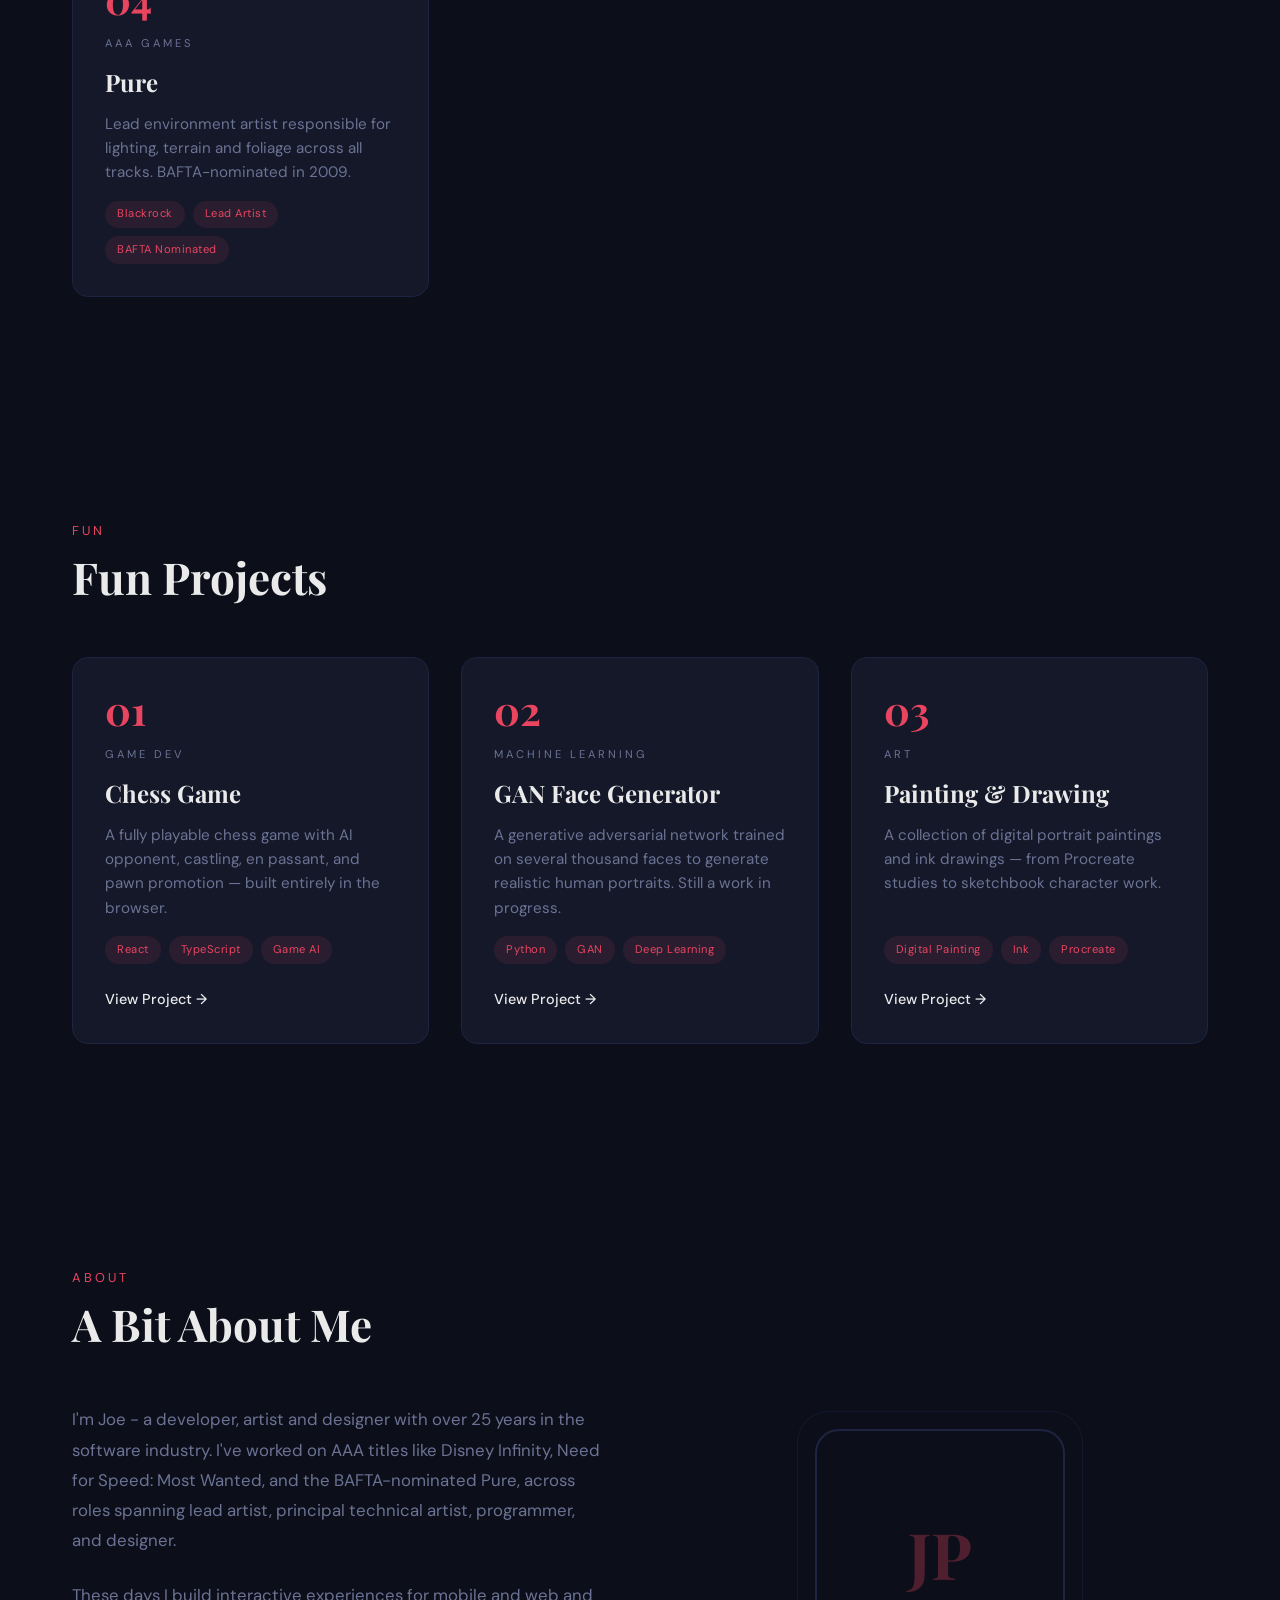
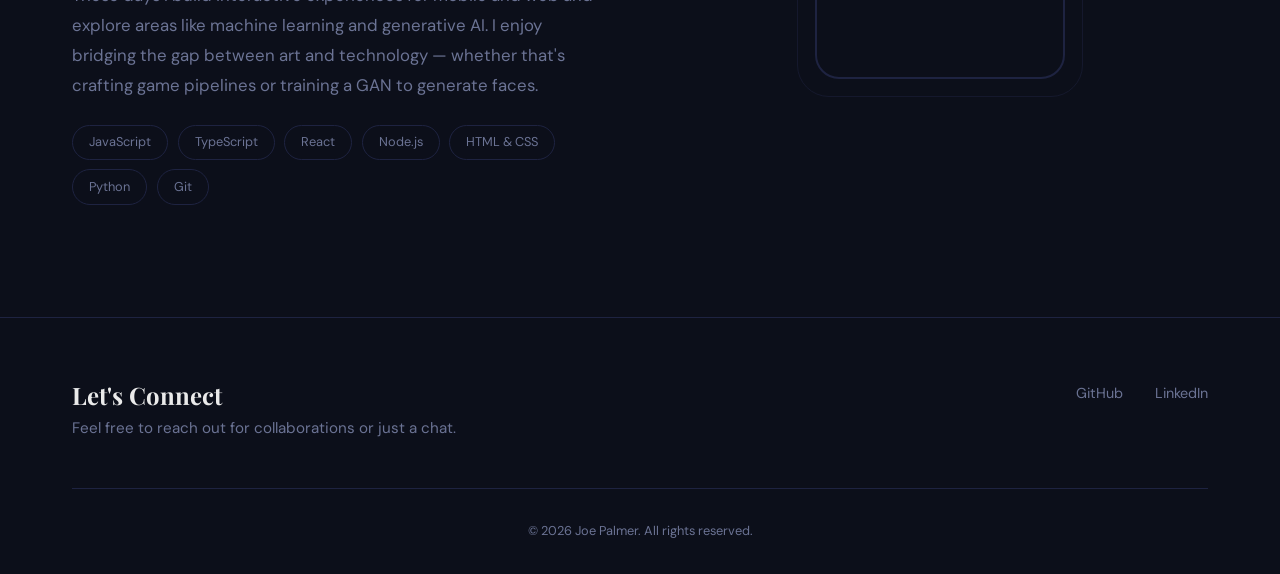
==== commit ad6ef710: "Update copy and fix bugs" ====
--- a/index.html
+++ b/index.html
@@ -56,7 +56,7 @@
                 <span class="card-number">01</span>
                 <span class="card-category">AAA Games</span>
                 <h3 class="card-title">Disney Infinity</h3>
-                <p class="card-desc">Architect on the Pirates of the Caribbean play set, building a world-class gameplay experience from pre-production through to completion.</p>
+                <p class="card-desc">Architect on the Pirates of the Caribbean video game, building a world-class gameplay experience from pre-production through to completion.</p>
                 <div class="card-tags">
                     <span class="tag">Gobo / Disney</span>
                     <span class="tag">Architect</span>
@@ -107,8 +107,8 @@
 <section class="section" id="personal">
     <div class="container">
         <div class="section-header reveal">
-            <p class="section-label">Personal</p>
-            <h2 class="section-title">Personal Projects</h2>
+            <p class="section-label">Fun</p>
+            <h2 class="section-title">Fun Projects</h2>
         </div>
         <div class="projects-grid">
             <!-- Card 1: Chess -->
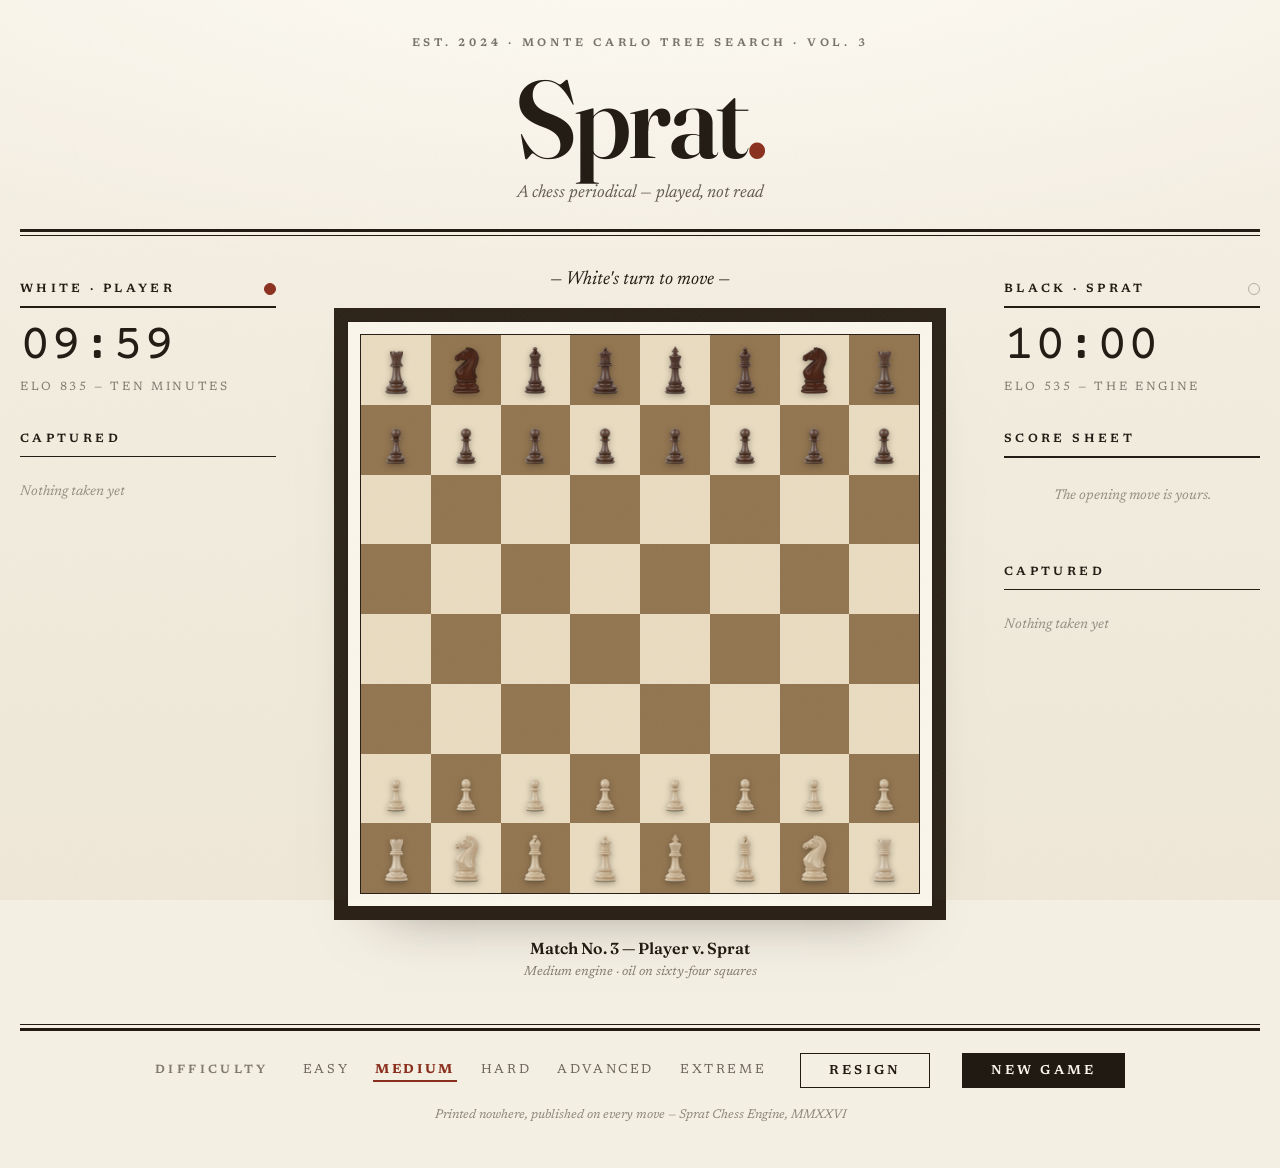
==== commit c5a64d07: "update" ====
--- a/index.html
+++ b/index.html
@@ -1,281 +1,20 @@
-<!DOCTYPE html>
+<!doctype html>
 <html lang="en">
-<head>
-    <meta charset="UTF-8">
-    <meta name="viewport" content="width=device-width, initial-scale=1.0">
-    <title>Joe Palmer — Portfolio</title>
-    <link rel="preconnect" href="https://fonts.googleapis.com">
-    <link rel="preconnect" href="https://fonts.gstatic.com" crossorigin>
-    <link href="https://fonts.googleapis.com/css2?family=DM+Sans:wght@400;500;700&family=Playfair+Display:wght@700&display=swap" rel="stylesheet">
-    <link rel="stylesheet" href="css/style.css">
-    <noscript><style>body{opacity:1!important}.reveal{opacity:1!important;transform:none!important}.skill-pill{opacity:1!important;transform:none!important}</style></noscript>
-</head>
-<body>
-
-<!-- Navigation -->
-<nav class="nav" id="nav">
-    <div class="container">
-        <a href="#" class="nav-logo">Joe Palmer</a>
-        <button class="nav-toggle" id="navToggle" aria-label="Toggle navigation">
-            <span></span><span></span><span></span>
-        </button>
-        <ul class="nav-links" id="navLinks">
-            <li><a href="#works">Works</a></li>
-            <li><a href="#about">About</a></li>
-            <li><a href="#contact">Contact</a></li>
-        </ul>
-    </div>
-</nav>
-
-<!-- Hero -->
-<section class="hero">
-    <div class="hero-bg">
-        <div class="shape shape-1"></div>
-        <div class="shape shape-2"></div>
-    </div>
-    <div class="container hero-content">
-        <h1 class="fade-up">Joe<br>Palmer<span class="accent">.</span></h1>
-        <p class="hero-tagline fade-up fade-up-delay-1">Developer &amp; creator building interactive experiences on the web, mobile, desktop and console.</p>
-    </div>
-    <div class="scroll-indicator fade-up fade-up-delay-3">
-        scroll
-        <span></span>
-    </div>
-</section>
-
-<!-- Professional Work -->
-<section class="section" id="works">
-    <div class="container">
-        <div class="section-header reveal">
-            <p class="section-label">Professional</p>
-            <h2 class="section-title">Professional Work</h2>
-        </div>
-        <div class="projects-grid">
-            <!-- Card 1: Disney Infinity -->
-            <div class="project-card reveal">
-                <span class="card-number">01</span>
-                <span class="card-category">AAA Games</span>
-                <h3 class="card-title">Disney Infinity</h3>
-                <p class="card-desc">Architect on the Pirates of the Caribbean video game, building a world-class gameplay experience from pre-production through to completion.</p>
-                <div class="card-tags">
-                    <span class="tag">Gobo / Disney</span>
-                    <span class="tag">Architect</span>
-                </div>
-            </div>
-
-            <!-- Card 2: Need for Speed: Most Wanted -->
-            <div class="project-card reveal">
-                <span class="card-number">02</span>
-                <span class="card-category">AAA Games</span>
-                <h3 class="card-title">Need for Speed: Most Wanted</h3>
-                <p class="card-desc">Environment art and terrain for EA's open-world racer, modelling and texturing key sections and creating briefs for outsource artists.</p>
-                <div class="card-tags">
-                    <span class="tag">EA</span>
-                    <span class="tag">Environment Art</span>
-                </div>
-            </div>
-
-            <!-- Card 3: Split Second -->
-            <div class="project-card reveal">
-                <span class="card-number">03</span>
-                <span class="card-category">Core Tech</span>
-                <h3 class="card-title">Split Second</h3>
-                <p class="card-desc">Integrated gamma correction and live update pipelines as part of Blackrock's Core Technology Group, collaborating with Pixar and Disney Feature Animation.</p>
-                <div class="card-tags">
-                    <span class="tag">Blackrock / Disney</span>
-                    <span class="tag">Principal TA</span>
-                </div>
-            </div>
-
-            <!-- Card 4: Pure -->
-            <div class="project-card reveal">
-                <span class="card-number">04</span>
-                <span class="card-category">AAA Games</span>
-                <h3 class="card-title">Pure</h3>
-                <p class="card-desc">Lead environment artist responsible for lighting, terrain and foliage across all tracks. BAFTA-nominated in 2009.</p>
-                <div class="card-tags">
-                    <span class="tag">Blackrock</span>
-                    <span class="tag">Lead Artist</span>
-                    <span class="tag">BAFTA Nominated</span>
-                </div>
-            </div>
-        </div>
-    </div>
-</section>
-
-<!-- Personal Projects -->
-<section class="section" id="personal">
-    <div class="container">
-        <div class="section-header reveal">
-            <p class="section-label">Fun</p>
-            <h2 class="section-title">Fun Projects</h2>
-        </div>
-        <div class="projects-grid">
-            <!-- Card 1: Chess -->
-            <a href="projects/chess.html" class="project-card reveal">
-                <span class="card-number">01</span>
-                <span class="card-category">Game Dev</span>
-                <h3 class="card-title">Chess Game</h3>
-                <p class="card-desc">A fully playable chess game with AI opponent, castling, en passant, and pawn promotion — built entirely in the browser.</p>
-                <div class="card-tags">
-                    <span class="tag">React</span>
-                    <span class="tag">TypeScript</span>
-                    <span class="tag">Game AI</span>
-                </div>
-                <span class="card-link">View Project &rarr;</span>
-            </a>
-
-            <!-- Card 2: GAN Face Generator -->
-            <a href="projects/gan.html" class="project-card reveal">
-                <span class="card-number">02</span>
-                <span class="card-category">Machine Learning</span>
-                <h3 class="card-title">GAN Face Generator</h3>
-                <p class="card-desc">A generative adversarial network trained on several thousand faces to generate realistic human portraits. Still a work in progress.</p>
-                <div class="card-tags">
-                    <span class="tag">Python</span>
-                    <span class="tag">GAN</span>
-                    <span class="tag">Deep Learning</span>
-                </div>
-                <span class="card-link">View Project &rarr;</span>
-            </a>
-
-            <!-- Card 3: Painting & Drawing -->
-            <a href="projects/art.html" class="project-card reveal">
-                <span class="card-number">03</span>
-                <span class="card-category">Art</span>
-                <h3 class="card-title">Painting &amp; Drawing</h3>
-                <p class="card-desc">A collection of digital portrait paintings and ink drawings — from Procreate studies to sketchbook character work.</p>
-                <div class="card-tags">
-                    <span class="tag">Digital Painting</span>
-                    <span class="tag">Ink</span>
-                    <span class="tag">Procreate</span>
-                </div>
-                <span class="card-link">View Project &rarr;</span>
-            </a>
-        </div>
-    </div>
-</section>
-
-<!-- About -->
-<section class="section" id="about">
-    <div class="container">
-        <div class="section-header reveal">
-            <p class="section-label">About</p>
-            <h2 class="section-title">A Bit About Me</h2>
-        </div>
-        <div class="about-grid">
-            <div class="about-text reveal">
-                <p>I'm Joe - a developer, artist and designer with over 25 years in the software industry. I've worked on AAA titles like Disney Infinity, Need for Speed: Most Wanted, and the BAFTA-nominated Pure, across roles spanning lead artist, principal technical artist, programmer, and designer.</p>
-                <p>These days I build interactive experiences for mobile and web and explore areas like machine learning and generative AI. I enjoy bridging the gap between art and technology — whether that's crafting game pipelines or training a GAN to generate faces.</p>
-                <div class="skills-list">
-                    <span class="skill-pill">JavaScript</span>
-                    <span class="skill-pill">TypeScript</span>
-                    <span class="skill-pill">React</span>
-                    <span class="skill-pill">Node.js</span>
-                    <span class="skill-pill">HTML &amp; CSS</span>
-                    <span class="skill-pill">Python</span>
-                    <span class="skill-pill">Git</span>
-                </div>
-            </div>
-            <div class="about-decoration reveal">
-                <div class="decoration-box">
-                    <span class="initials">JP</span>
-                </div>
-            </div>
-        </div>
-    </div>
-</section>
-
-<!-- Footer / Contact -->
-<footer class="footer" id="contact">
-    <div class="container">
-        <div class="footer-content reveal">
-            <div>
-                <h3 class="footer-title">Let's Connect</h3>
-                <p class="footer-subtitle">Feel free to reach out for collaborations or just a chat.</p>
-            </div>
-            <div class="footer-links">
-                <a href="https://github.com/SephPalmer" target="_blank" rel="noopener">GitHub</a>
-                <a href="https://uk.linkedin.com/in/joepalmerprofile" target="_blank" rel="noopener">LinkedIn</a>
-            </div>
-        </div>
-        <div class="footer-bottom">
-            &copy; 2026 Joe Palmer. All rights reserved.
-        </div>
-    </div>
-</footer>
-
-<script>
-    // Page entrance fade
-    document.addEventListener('DOMContentLoaded', () => {
-        document.body.classList.add('loaded');
-    });
-
-    // Nav scroll effect & scroll indicator fade
-    const nav = document.getElementById('nav');
-    const scrollIndicator = document.querySelector('.scroll-indicator');
-    window.addEventListener('scroll', () => {
-        nav.classList.toggle('scrolled', window.scrollY > 50);
-        if (scrollIndicator && window.scrollY > 100 && !scrollIndicator.dataset.hidden) {
-            scrollIndicator.dataset.hidden = '1';
-            // Capture current opacity before killing animations
-            var currentOpacity = getComputedStyle(scrollIndicator).opacity;
-            scrollIndicator.style.animation = 'none';
-            scrollIndicator.style.opacity = currentOpacity;
-            scrollIndicator.style.transition = 'opacity 0.6s ease';
-            // Force reflow so browser registers the starting opacity
-            scrollIndicator.offsetHeight;
-            scrollIndicator.style.opacity = '0';
-            scrollIndicator.style.pointerEvents = 'none';
-        }
-    });
-
-    // Mobile nav toggle
-    const toggle = document.getElementById('navToggle');
-    const links = document.getElementById('navLinks');
-    toggle.addEventListener('click', () => {
-        links.classList.toggle('open');
-    });
-
-    // Close mobile nav on link click
-    links.querySelectorAll('a').forEach(link => {
-        link.addEventListener('click', () => {
-            links.classList.remove('open');
-        });
-    });
-
-    // Scroll reveal
-    const revealEls = document.querySelectorAll('.reveal');
-    const revealObserver = new IntersectionObserver((entries) => {
-        entries.forEach(entry => {
-            if (entry.isIntersecting) {
-                entry.target.classList.add('revealed');
-                revealObserver.unobserve(entry.target);
-            }
-        });
-    }, {
-        threshold: 0.15,
-        rootMargin: '0px 0px -50px 0px'
-    });
-    revealEls.forEach(el => revealObserver.observe(el));
-
-    // Staggered skill pills
-    const skillsContainer = document.querySelector('.skills-list');
-    if (skillsContainer) {
-        const pillObserver = new IntersectionObserver((entries) => {
-            entries.forEach(entry => {
-                if (entry.isIntersecting) {
-                    const pills = entry.target.querySelectorAll('.skill-pill');
-                    pills.forEach((pill, i) => {
-                        setTimeout(() => pill.classList.add('revealed'), i * 80);
-                    });
-                    pillObserver.unobserve(entry.target);
-                }
-            });
-        }, { threshold: 0.3 });
-        pillObserver.observe(skillsContainer);
-    }
-</script>
-
-</body>
+  <head>
+    <meta charset="UTF-8" />
+    <link rel="icon" type="image/png" href="./favicon.png" />
+    <meta name="viewport" content="width=device-width, initial-scale=1.0" />
+    <title>Sprat — A Chess Periodical</title>
+    <link rel="preconnect" href="https://fonts.googleapis.com" />
+    <link rel="preconnect" href="https://fonts.gstatic.com" crossorigin />
+    <link
+      href="https://fonts.googleapis.com/css2?family=Courier+Prime:wght@400;700&family=Fraunces:ital,opsz,wght@0,9..144,300..900;1,9..144,300..900&family=Newsreader:ital,opsz,wght@0,6..72,300..700;1,6..72,300..700&display=swap"
+      rel="stylesheet"
+    />
+    <script type="module" crossorigin src="./assets/index-D6IhdgIX.js"></script>
+    <link rel="stylesheet" crossorigin href="./assets/index-BWhqrJd7.css">
+  </head>
+  <body>
+    <div id="root"></div>
+  </body>
 </html>
--- a/assets/index-BWhqrJd7.css
+++ b/assets/index-BWhqrJd7.css
@@ -0,0 +1 @@
+:root{font-family:Newsreader,Georgia,Times New Roman,serif;line-height:1.5;font-weight:400;color-scheme:light;color:#211a12;background-color:#f4efe3;font-synthesis:none;text-rendering:optimizeLegibility;-webkit-font-smoothing:antialiased;-moz-osx-font-smoothing:grayscale}body{margin:0;min-width:320px;min-height:100vh;overflow-x:hidden;background-color:#f4efe3;background-image:radial-gradient(ellipse 120% 60% at 50% -10%,#fffdf6e6,#f4efe300 70%),linear-gradient(180deg,#f6f1e6,#efe8d8);background-attachment:fixed}body:after{content:"";position:fixed;top:0;right:0;bottom:0;left:0;pointer-events:none;z-index:2000;background-image:url("data:image/svg+xml,%3Csvg xmlns='http://www.w3.org/2000/svg' width='180' height='180'%3E%3Cfilter id='n'%3E%3CfeTurbulence type='fractalNoise' baseFrequency='0.85' numOctaves='2' stitchTiles='stitch'/%3E%3CfeColorMatrix type='saturate' values='0'/%3E%3CfeComponentTransfer%3E%3CfeFuncA type='linear' slope='0.045'/%3E%3C/feComponentTransfer%3E%3C/filter%3E%3Crect width='100%25' height='100%25' filter='url(%23n)'/%3E%3C/svg%3E")}::selection{background:#8a2f1d;color:#faf6ec}button{font-family:inherit}@keyframes rise{0%{opacity:0;transform:translateY(16px)}to{opacity:1;transform:translateY(0)}}*::-webkit-scrollbar{width:8px}*::-webkit-scrollbar-track{background:transparent}*::-webkit-scrollbar-thumb{background:#211a1240}*::-webkit-scrollbar-thumb:hover{background:#211a1273}
